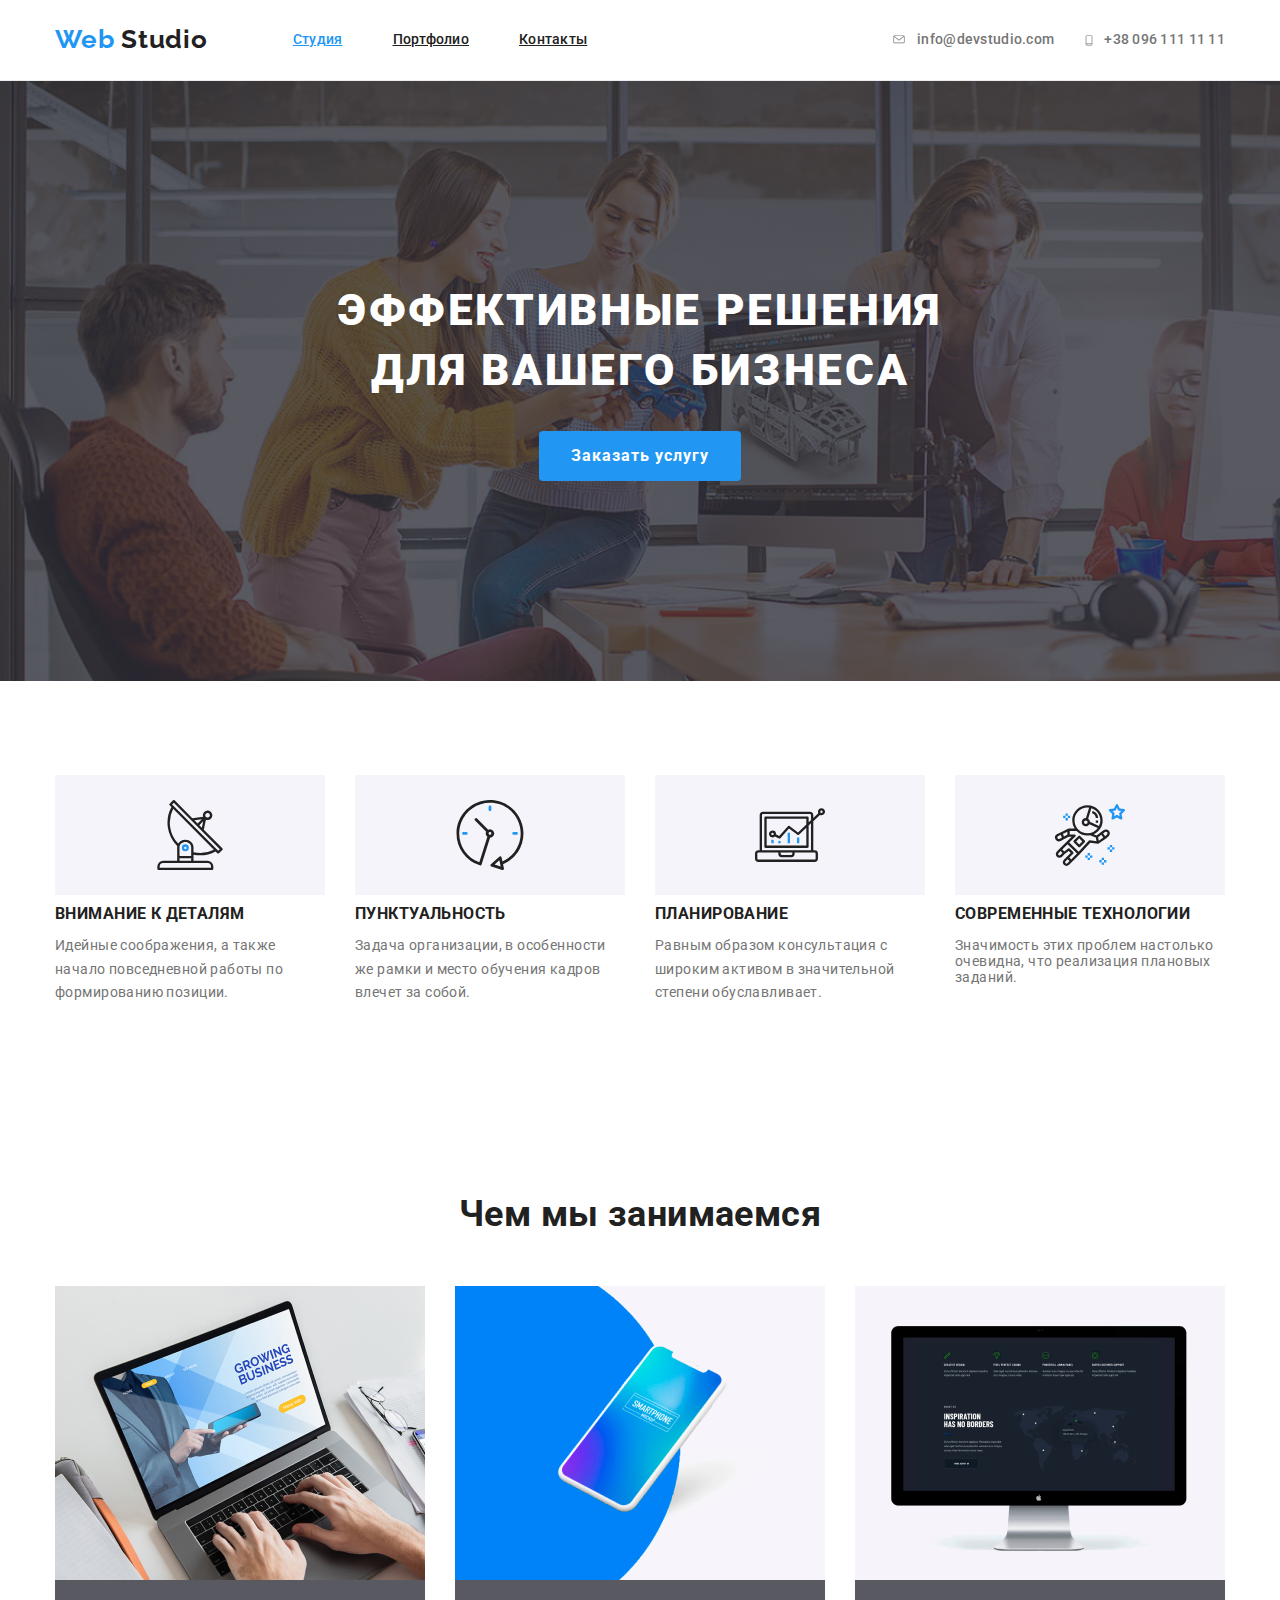
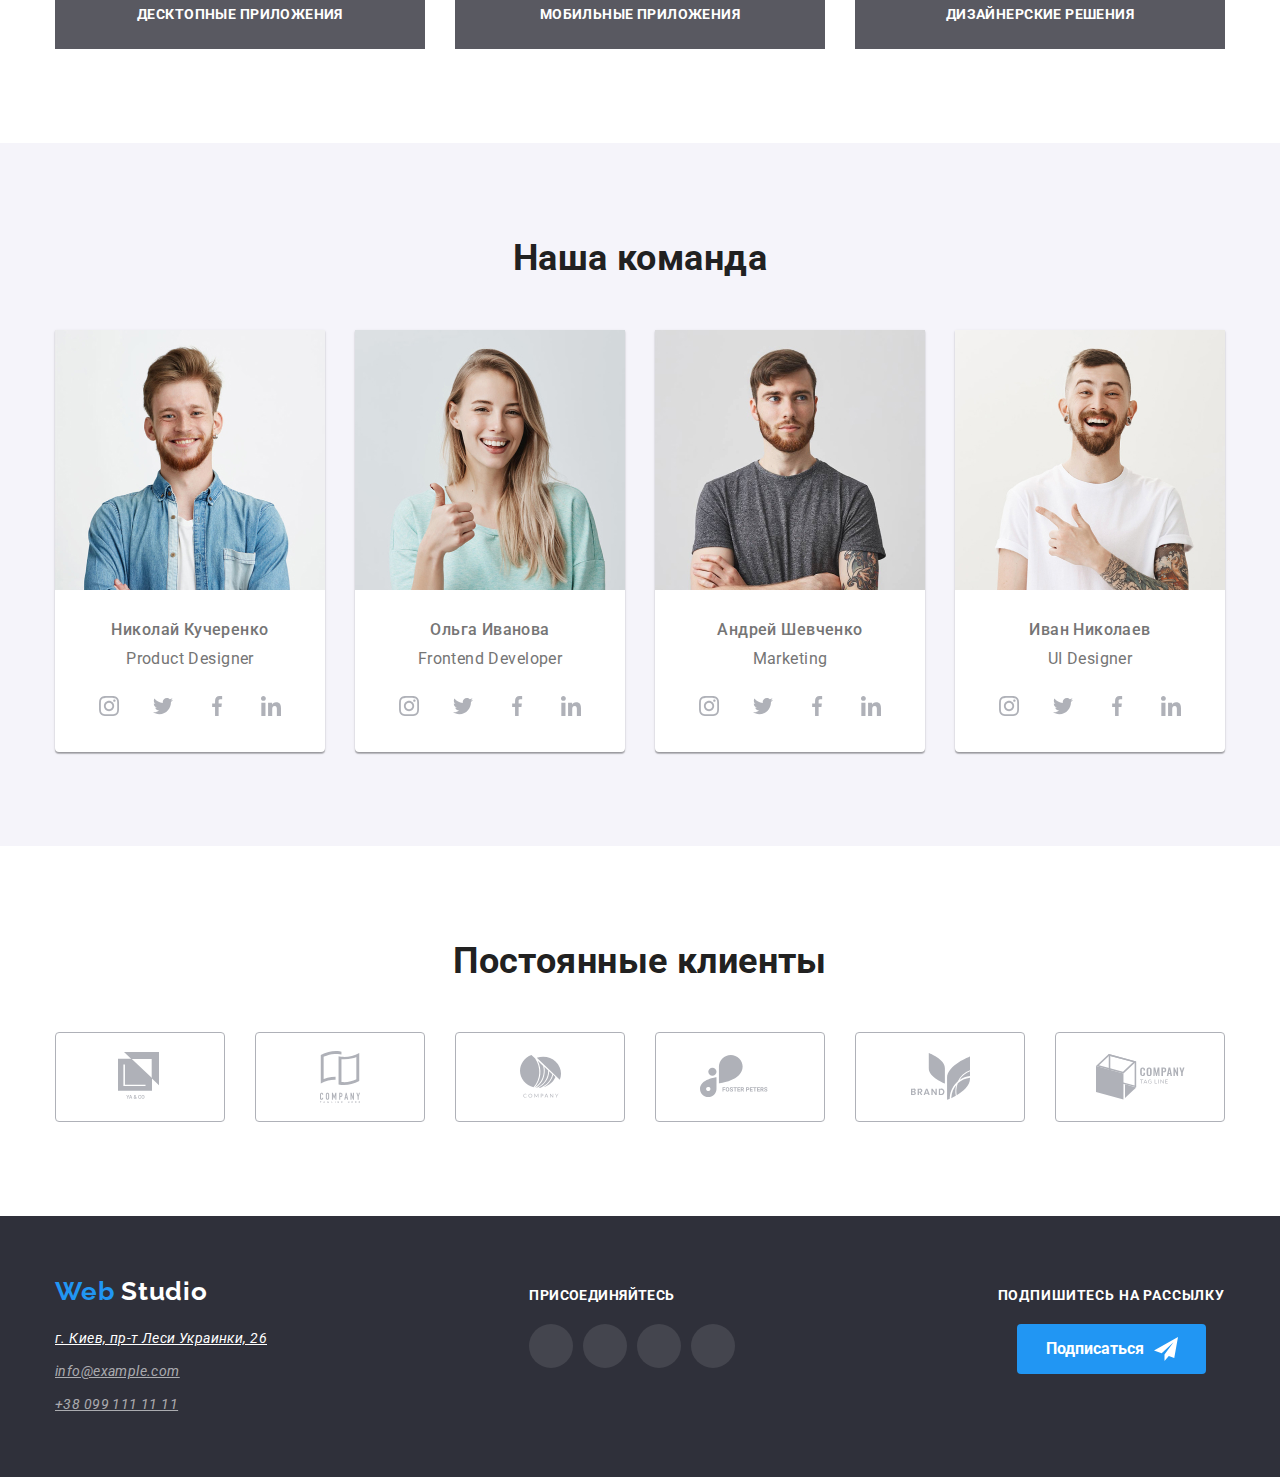
==== index.html @ a4f873fd "заменяет иконки на векторные в секции особенности работы" ====
<!DOCTYPE html>
<html lang="ru">
  <head>
    <meta charset="UTF-8" />
    <meta name="viewport" content="width=device-width, initial-scale=1.0" />
    <title>Web Studio</title>
    <link
      href="https://fonts.googleapis.com/css2?family=Raleway:wght@700&family=Roboto:wght@400;500;900&display=swap"
      rel="stylesheet"
    />
    <link
      rel="stylesheet"
      href="https://cdnjs.cloudflare.com/ajax/libs/modern-normalize/0.7.0/modern-normalize.min.css"
    />
    <link rel="stylesheet" href="./css/style.css" />
  </head>
  <body>
    <!--Header-->
    <header class="page-header">
      <div class="container main-nav">
        <nav class="nav">
          <a class="logo" href="./index.html">
            Web <span class="logo__studio">Studio</span>
          </a>
          <ul class="site-nav list">
            <li class="site-nav__item">
              <a
                class="site-nav__link site-nav__link--current"
                href="./index.html"
                >Студия</a
              >
            </li>
            <li class="site-nav__item">
              <a class="site-nav__link" href="./portfolio.html">Портфолио</a>
            </li>
            <li class="site-nav__item">
              <a class="site-nav__link" href="">Контакты</a>
            </li>
          </ul>
        </nav>
        <ul class="auth-nav list">
          <li class="auth-nav__item">
            <a class="auth-nav__link" href="mailto:info@devstudio.com">
              <svg class="auth-nav__link--icon auth-nav__link--mail">
                <use href="../img/symbol-defs.svg#icon-mail"></use>
              </svg>

              info@devstudio.com
            </a>
          </li>
          <li class="auth-nav__item">
            <a class="auth-nav__link" href="tel:+380961111111">
              <svg class="auth-nav__link--icon auth-nav__link--phone">
                <use href="../img/symbol-defs.svg#icon-phone"></use>
              </svg>
              +38 096 111 11 11
            </a>
          </li>
        </ul>
      </div>
    </header>
    <main>
      <!--Hero-->
      <section class="hero-section">
        <div class="container hero">
          <h1 class="hero__title">Эффективные решения для вашего бизнеса</h1>
          <a href="" class="hero__button">Заказать услугу</a>
        </div>
      </section>

      <!--work-->
      <section class="work-section">
        <div class="container">
          <h2 class="title main visually-hidden">Особенность работы</h2>
          <ul class="work list">
            <li class="work__item">
              <div class="work__item--icon">
                <svg class="work__item--sputnik">
                  <use href="../img/symbol-defs.svg#icon-sputnik"></use>
                </svg>
              </div>
              <h3 class="work__title">Внимание к деталям</h3>
              <p class="work__text">
                Идейные соображения, а также начало повседневной работы по
                формированию позиции.
              </p>
            </li>
            <li class="work__item">
              <div class="work__item--icon">
                <svg class="work__item--time">
                  <use href="../img/symbol-defs.svg#icon-time"></use>
                </svg>
              </div>
              <h3 class="work__title">Пунктуальность</h3>
              <p class="work__text">
                Задача организации, в особенности же рамки и место обучения
                кадров влечет за собой.
              </p>
            </li>
            <li class="work__item">
              <div class="work__item--icon">
                <svg class="work__item--comp">
                  <use href="../img/symbol-defs.svg#icon-comp"></use>
                </svg>
              </div>
              <h3 class="work__title">Планирование</h3>
              <p class="work__text">
                Равным образом консультация с широким активом в значительной
                степени обуславливает.
              </p>
            </li>
            <li class="work__item">
              <div class="work__item--icon">
                <svg class="work__item--astronaut">
                  <use href="../img/symbol-defs.svg#icon-astronaut"></use>
                </svg>
              </div>
              <h3 class="work__title">Современные технологии</h3>
              <p>
                Значимость этих проблем настолько очевидна, что реализация
                плановых заданий.
              </p>
            </li>
          </ul>
        </div>
      </section>
      <!--Employment-->
      <section class="employment-section">
        <div class="container">
          <h2 class="employment__title">Чем мы занимаемся</h2>
          <ul class="employment list">
            <li class="employment__item">
              <img
                src="./img/desctop-application.jpg"
                alt="Десктопные приложения"
                width="370"
              />
              <p class="employment__text">Десктопные приложения</p>
            </li>
            <li class="employment__item">
              <img
                src="./img/mobile-applications.jpg"
                alt="Мобильные приложения"
                width="370"
              />
              <p class="employment__text">Мобильные приложения</p>
            </li>
            <li class="employment__item">
              <img
                src="./img/design-solutions.jpg"
                alt="Дизайнерские решения"
                width="370"
              />
              <p class="employment__text">Дизайнерские решения</p>
            </li>
          </ul>
        </div>
      </section>
      <!--Team-->
      <section class="team-section">
        <div class="container">
          <h2 class="team__title">Наша команда</h2>
          <ul class="team list">
            <li class="team__item">
              <img src="./img/kucherenko.jpg" alt="Курченко" width="270" />
              <h3 class="team__name">Николай Кучеренко</h3>
              <p class="team__text">Product Designer</p>
              <ul class="list team-social">
                <li>
                  <a
                    class="team-social__link team-social__link--instagram"
                    href=""
                  >
                  </a>
                </li>
                <li>
                  <a
                    class="team-social__link team-social__link--twitter"
                    href=""
                  >
                  </a>
                </li>
                <li>
                  <a
                    class="team-social__link team-social__link--facebook"
                    href=""
                  >
                  </a>
                </li>
                <li>
                  <a
                    class="team-social__link team-social__link--linkedin"
                    href=""
                  >
                  </a>
                </li>
              </ul>
            </li>
            <li class="team__item">
              <img src="./img/ivanova.jpg" alt="Иванова" width="270" />
              <h3 class="team__name">Ольга Иванова</h3>
              <p class="team__text">Frontend Developer</p>
              <ul class="list team-social">
                <li>
                  <a
                    class="team-social__link team-social__link--instagram"
                    href=""
                  >
                  </a>
                </li>
                <li>
                  <a
                    class="team-social__link team-social__link--twitter"
                    href=""
                  >
                  </a>
                </li>
                <li>
                  <a
                    class="team-social__link team-social__link--facebook"
                    href=""
                  >
                  </a>
                </li>
                <li>
                  <a
                    class="team-social__link team-social__link--linkedin"
                    href=""
                  >
                  </a>
                </li>
              </ul>
            </li>
            <li class="team__item">
              <img src="./img/shevchenko.jpg" alt="Шевченко" width="270" />
              <h3 class="team__name">Андрей Шевченко</h3>
              <p class="team__text">Marketing</p>
              <ul class="list team-social">
                <li>
                  <a
                    class="team-social__link team-social__link--instagram"
                    href=""
                  >
                  </a>
                </li>
                <li>
                  <a
                    class="team-social__link team-social__link--twitter"
                    href=""
                  >
                  </a>
                </li>
                <li>
                  <a
                    class="team-social__link team-social__link--facebook"
                    href=""
                  >
                  </a>
                </li>
                <li>
                  <a
                    class="team-social__link team-social__link--linkedin"
                    href=""
                  >
                  </a>
                </li>
              </ul>
            </li>
            <li class="team__item">
              <img src="./img/nikolaev.jpg" alt="Николаев" width="270" />
              <h3 class="team__name">Иван Николаев</h3>
              <p class="team__text">UI Designer</p>
              <ul class="list team-social">
                <li>
                  <a
                    class="team-social__link team-social__link--instagram"
                    href=""
                  >
                  </a>
                </li>
                <li>
                  <a
                    class="team-social__link team-social__link--twitter"
                    href=""
                  >
                  </a>
                </li>
                <li>
                  <a
                    class="team-social__link team-social__link--facebook"
                    href=""
                  >
                  </a>
                </li>
                <li>
                  <a
                    class="team-social__link team-social__link--linkedin"
                    href=""
                  >
                  </a>
                </li>
              </ul>
            </li>
          </ul>
        </div>
      </section>
      <!--Clients-->
      <section class="clients-section">
        <div class="container">
          <h2 class="clients__title">Постоянные клиенты</h2>
          <ul class="clients list">
            <li class="clients__item">
              <a href="">
                <img src="./img/client-1.svg" alt="Клиент 1" />
              </a>
            </li>
            <li class="clients__item">
              <a href="">
                <img src="./img/client-2.svg" alt="Клиент 2" />
              </a>
            </li>
            <li class="clients__item">
              <a href="">
                <img src="./img/client-3.svg" alt="Клиент 3" />
              </a>
            </li>
            <li class="clients__item">
              <a href="">
                <img src="./img/client-4.svg" alt="Клиент 4" />
              </a>
            </li>
            <li class="clients__item">
              <a href="">
                <img src="./img/client-5.svg" alt="Клиент 5" />
              </a>
            </li>
            <li class="clients__item">
              <a href="">
                <img src="./img/client-6.svg" alt="Клиент 6" />
              </a>
            </li>
          </ul>
        </div>
      </section>
    </main>
    <!--Footer-->
    <footer class="footer">
      <div class="container footer__container">
        <div>
          <a class="logo footer__logo" href="./index.html">
            Web <span class="footer__studio">Studio</span>
          </a>
          <address>
            <ul class="list contact">
              <li class="contact__item">
                <a class="contact__item--address" href=""
                  >г. Киев, пр-т Леси Украинки, 26</a
                >
              </li>
              <li class="contact__item">
                <a class="contact__item--mail" href="mailto:info@example.com"
                  >info@example.com</a
                >
              </li>
              <li class="contact__item">
                <a class="contact__item--phone" href="tel:+380991111111"
                  >+38 099 111 11 11</a
                >
              </li>
            </ul>
          </address>
        </div>
        <div class="join">
          <p class="join__title">присоединяйтесь</p>
          <ul class="list join__social">
            <li class="join__item">
              <a class="join__link join__social--instagram" href=""> </a>
            </li>
            <li class="join__item">
              <a class="join__link join__social--twitter" href=""> </a>
            </li>
            <li class="join__item">
              <a class="join__link join__social--facebook" href=""> </a>
            </li>
            <li class="join__item">
              <a class="join__link join__social--linkedin" href=""> </a>
            </li>
          </ul>
        </div>
        <div class="subscribe">
          <p class="subscribe__title">
            Подпишитесь на рассылку
          </p>
          <button class="subscribe__button">
            <p class="subscribe__label">Подписаться</p>
            <img src="./img/icon-send.svg" alt="Иконка подписаться" />
          </button>
        </div>
      </div>
    </footer>
  </body>
</html>
---- css/style.css ----
:root {
  --primery-text-color: #757575;
  --title-text-color: #212121;
  --accent-text-color: #2196f3;
  --white-color: #ffffff;
  --bg-text-color: rgba(47, 48, 58, 0.8);
  --bg-footer-color: #2f303a;
  --bg-team-color: #f5f4fa;
  --address-text-color: rgba(255, 255, 255, 0.6);
  --background-social: rgba(255, 255, 255, 0.1);
  --cards-bg-color: rgba(33, 150, 243, 0.9);
  --filter-bg-color: #f5f4fa;
}

body {
  background-color: var(--white-color);
  color: var(--primery-text-color);

  font-family: Roboto;
  font-size: 14px;
  line-height: 1.14;
  letter-spacing: 0.03em;
}

img {
  display: block;
  max-width: 100%;
  height: auto;
}

.list {
  list-style: none;
  margin-top: 0;
  margin-bottom: 0;
  padding: 0;
}

.container {
  width: 1200px;
  padding-left: 15px;
  padding-right: 15px;
  margin-left: auto;
  margin-right: auto;
}

.visually-hidden {
  position: absolute;
  width: 1px;
  height: 1px;
  margin: -1px;
  border: 0;
  padding: 0;
  white-space: nowrap;
  clip-path: inset(100%);
  clip: rect(0 0 0 0);
  overflow: hidden;
}

.main-nav {
  display: flex;
  align-items: center;
}

.nav {
  display: flex;
  align-items: center;
}

/* Header */

.page-header {
  border-bottom: 1px solid #ececec;
}

/* Site nav */

.logo {
  margin-right: 85px;

  color: var(--accent-text-color);
  font-family: Raleway;
  font-weight: 700;
  font-size: 26px;
  line-height: 1.2;
  letter-spacing: 0.03em;
  text-decoration: none;
}

.logo__studio {
  color: var(--title-text-color);
}

.site-nav {
  display: flex;
}

.site-nav__item:not(:last-child) {
  margin-right: 50px;
}

.site-nav__link {
  display: block;
  padding-top: 32px;
  padding-bottom: 32px;

  color: var(--title-text-color);
  font-weight: 500;
  letter-spacing: 0.02em;
}

.site-nav__link:hover,
.site-nav__link:focus {
  color: var(--accent-text-color);
}

.site-nav__link--current {
  color: var(--accent-text-color);
}

/* Sing in */

.auth-nav {
  display: flex;
  margin-left: auto;
}

.auth-nav__item:not(:last-child) {
  margin-right: 30px;
}

.auth-nav__link--icon {
  margin-right: 10px;
  --color2: var(--primery-text-color);
}

.auth-nav__link--mail {
  width: 16px;
  height: 11.2px;
}

.auth-nav__link--phone {
  width: 10px;
  height: 14.94px;
}

.auth-nav__link {
  display: flex;
  align-items: center;
  color: var(--primery-text-color);

  font-weight: 500;
  letter-spacing: 0.02em;
  text-decoration: none;
}

.auth-nav__link:hover,
.auth-nav__link:focus {
  color: var(--accent-text-color);
}

.auth-nav__link:hover .auth-nav__link--icon,
.auth-nav__link:focus .auth-nav__link--icon {
  --color2: var(--accent-text-color);
  --color5: var(--accent-text-color);
}

/* Hero */

.hero-section {
  max-width: 1600px;
  height: 600px;
  background-image: linear-gradient(var(--bg-text-color), var(--bg-text-color)),
    url('../img/header-img.jpg');
}

.hero {
  text-align: center;
  padding-top: 200px;
  padding-bottom: 200px;
}

.hero__title {
  margin-top: 0;
  margin-bottom: 30px;
  color: var(--white-color);
  max-width: 696px;
  margin-left: auto;
  margin-right: auto;

  font-weight: 900;
  font-size: 44px;
  line-height: 1.36;
  letter-spacing: 0.06em;
  text-transform: uppercase;
}

.hero__button {
  display: inline-block;
  padding: 10px 32px;
  font-weight: 700;
  font-size: 16px;
  line-height: 1.87;
  letter-spacing: 0.06em;
  text-decoration: none;
  align-items: center;
  min-width: 200px;
  border-radius: 4px;
  border-width: 0;
  text-align: center;
  color: var(--white-color);
  background-color: var(--accent-text-color);

  font-family: Roboto;
}

/* Work */

.work-section {
  padding-top: 94px;
  padding-bottom: 94px;
}

.work__item--icon {
  display: flex;
  align-items: center;
  justify-content: center;
  margin-bottom: 10px;
  background-color: var(--bg-team-color);
  height: 120px;
}

.work__item--sputnik {
  height: 70px;
}

.work__item--time {
  height: 70px;
}

.work__item--comp {
  width: 70px;
}

.work__item--astronaut {
  height: 70px;
}

.work__item {
  width: calc((100% - 90px) / 4);
}

.work {
  display: flex;
}

.work__item:not(:last-child) {
  margin-right: 30px;
}

.work__text {
  margin-top: 0;
  margin-bottom: 0;
  line-height: 1.71;
}

.work__title {
  margin-top: 0;
  margin-bottom: 10px;
  color: var(--title-text-color);

  font-weight: 700;
  text-transform: uppercase;
}

.title.main {
  margin-top: 0;
  margin-bottom: 50px;
  text-align: center;
}

/* employment */

.employment-section {
  padding-top: 94px;
  margin-bottom: 94px;
}

.employment__title {
  margin-top: 0px;
  margin-bottom: 50px;
  color: var(--title-text-color);

  font-weight: 700;
  font-size: 36px;
  line-height: 1.17;
  text-align: center;
}

.employment {
  display: flex;
}

.employment__item {
  width: calc((100% - 60px) / 3);
}

.employment__text {
  padding-top: 27px;
  padding-bottom: 27px;
  margin-top: 0;
  margin-bottom: 0;
  text-align: center;

  color: var(--white-color);
  background-color: var(--bg-text-color);

  font-weight: 700;
  text-transform: uppercase;
}

.employment__item:not(:last-child) {
  margin-right: 30px;
}

/* Team */

.team-section {
  padding-top: 94px;
  padding-bottom: 94px;

  background-color: var(--bg-team-color);
}

.team__title {
  margin-top: 0;
  margin-bottom: 50px;
  color: var(--title-text-color);

  font-weight: 700;
  font-size: 36px;
  line-height: 1.17;
  text-align: center;
}

.team {
  display: flex;
}

.team__item {
  padding-bottom: 24px;
  width: calc((100% - 90px) / 4);
  background-color: white;
  box-shadow: 0px 1px 3px rgba(0, 0, 0, 0.12), 0px 1px 1px rgba(0, 0, 0, 0.14),
    0px 2px 1px rgba(0, 0, 0, 0.2);
  border-radius: 0px 0px 4px 4px;
}

.team__item:not(:last-child) {
  margin-right: 30px;
}

.team__name {
  margin-top: 30px;
  margin-bottom: 10px;
  font-weight: 500;
  font-size: 16px;
  line-height: 1.19;
  text-align: center;
}

.team-social {
  margin-left: 32px;
  margin-right: 32px;
  display: flex;
  justify-content: space-between;
}

.team-social__link {
  display: block;
  width: 44px;
  height: 44px;
  border-radius: 50%;
  background-repeat: no-repeat;
  background-position: center;
}

.team-social__link:hover {
  background-color: var(--accent-text-color);
}

.team-social__link--instagram {
  background-image: url('../img/instagram.svg');
}

.team-social__link--twitter {
  background-image: url('../img/twitter.svg');
}

.team-social__link--facebook {
  background-image: url('../img/facebook.svg');
}

.team-social__link--linkedin {
  background-image: url('../img/linkedin.svg');
}

.team__text {
  margin-top: 0;
  margin-bottom: 16px;
  font-size: 16px;
  line-height: 1.19;
  text-align: center;
}

/* Clients */

.clients-section {
  padding-bottom: 94px;
  padding-top: 94px;
}

.clients {
  display: flex;
}

.clients__item:not(:last-child) {
  margin-right: 30px;
}

.clients__item {
  display: flex;
  justify-content: center;
  align-items: center;
  border: 1px solid #afb1b8;
  border-radius: 4px;
  width: calc((100% - 50px) / 6);
  min-height: 90px;
}

.clients__title {
  margin-top: 0px;
  margin-bottom: 50px;
  color: var(--title-text-color);

  font-weight: 700;
  font-size: 36px;
  line-height: 1.17;
  text-align: center;
}

.clients__item:hover {
  color: var(--accent-text-color);
  border-color: var(--accent-text-color);
}

/* .clients__item:last-child {
  margin-right: 0;
} */

/* Footer */
.footer {
  padding-top: 60px;
  padding-bottom: 60px;
  background-color: var(--bg-footer-color);
}

.footer__container {
  display: flex;
  align-items: baseline;
  justify-content: space-between;
}

/* Footer Logo */

.footer__logo {
  display: block;
  margin-bottom: 20px;
  margin-right: 0;
}

.footer__studio {
  color: var(--white-color);
}

/* Contact */

.contact__item {
  line-height: 1.71;
}

.contact__item--mail,
.contact__item--phone {
  color: var(--address-text-color);
}

.contact__item--address {
  color: var(--white-color);
}

.contact__item:not(:last-child) {
  margin-bottom: 9px;
}

/* Join */

.join__title {
  margin-bottom: 20px;
  margin-top: 0;

  color: var(--white-color);

  font-weight: 700;
  text-transform: uppercase;
}

.join__social {
  display: flex;
  justify-content: space-between;
}

.join__item:not(:last-child) {
  margin-right: 10px;
}

.join__link {
  display: block;
  width: 44px;
  height: 44px;
  border-radius: 50%;
  background-color: var(--background-social);
  background-repeat: no-repeat;
  background-position: center;
}

.join__link:hover {
  background-color: var(--accent-text-color);
}

.join__social--instagram {
  background-image: url('../img/instagram-2.svg');
}

.join__social--twitter {
  background-image: url('../img/twitter-1.svg');
}

.join__social--facebook {
  background-image: url('../img/facebook-1.svg');
}

.join__social--linkedin {
  background-image: url('../img/linkedin-1.svg');
}

/* Subscribe */

.subscribe {
  color: var(--white-color);
  font-weight: 700;
  text-align: center;
  letter-spacing: 0.06em;
  text-transform: uppercase;
}

.subscribe__title {
  margin-top: 0;
  margin-bottom: 20px;
}

.subscribe__button {
  display: inline-flex;
  padding-top: 10px;
  padding-bottom: 10px;
  padding-left: 29px;
  padding-right: 28px;
  border-radius: 4px;
  border-width: 0;
  align-items: center;
  font-weight: 700;
  font-size: 16px;
  line-height: 1.87;
  color: var(--white-color);
  background-color: var(--accent-text-color);
}

.subscribe__label {
  margin-top: 0;
  margin-bottom: 0;
  margin-right: 10px;
}

/* Portfolio */

/* Main */

.page-main {
  padding-top: 94px;
  margin-bottom: 94px;
}

/* Filter */

.filter {
  display: flex;
  justify-content: center;
  margin-bottom: 50px;
}

.filter__item:not(:last-child) {
  margin-right: 8px;
}

.filter__button {
  padding-top: 6px;
  padding-bottom: 6px;
  padding-left: 22px;
  padding-right: 22px;
  color: var(--title-text-color);
  background-color: var(--filter-bg-color);
  border-width: 0;
  border-radius: 4px;
  font-weight: 500;
  font-size: 16px;
  line-height: 1.62;
  text-align: center;
}

.filter__button:hover,
.filter__button:focus {
  color: var(--white-color);
  background-color: var(--accent-text-color);
}

/* Cards */

.cards {
  display: flex;
  flex-wrap: wrap;
}

.cards__item {
  width: calc((100% - 60px) / 3);
  margin-right: 30px;
  margin-bottom: 30px;
  padding-bottom: 20px;
  border: 1px solid #eeeeee;
  box-sizing: border-box;
  text-decoration: none;
}

.cards__item:nth-child(3n) {
  margin-right: 0;
}

.cards__item:nth-last-child(-n + 3) {
  margin-bottom: 0;
}

.cards__image {
  margin-bottom: 20px;
}

.cards__link {
  text-decoration: none;
}

.cards__title {
  margin-top: 0;
  margin-bottom: 4px;
  margin-left: 24px;
  margin-right: 24px;
  color: var(--title-text-color);

  font-weight: 700;
  font-size: 18px;
  line-height: 2;
  letter-spacing: 0.06em;
}

.cards__description {
  display: none;
  margin-top: 0;
  margin-bottom: 0;
  margin-left: 24px;
  margin-right: 24px;
  color: var(--white-color);
  background-color: var(--cards-bg-color);

  font-size: 18px;
  line-height: 1.56;
}

.cards__category {
  margin-top: 0;
  margin-bottom: 0;
  margin-left: 24px;
  margin-right: 24px;
  color: var(--primery-text-color);
  font-size: 16px;
  line-height: 1.87;
}
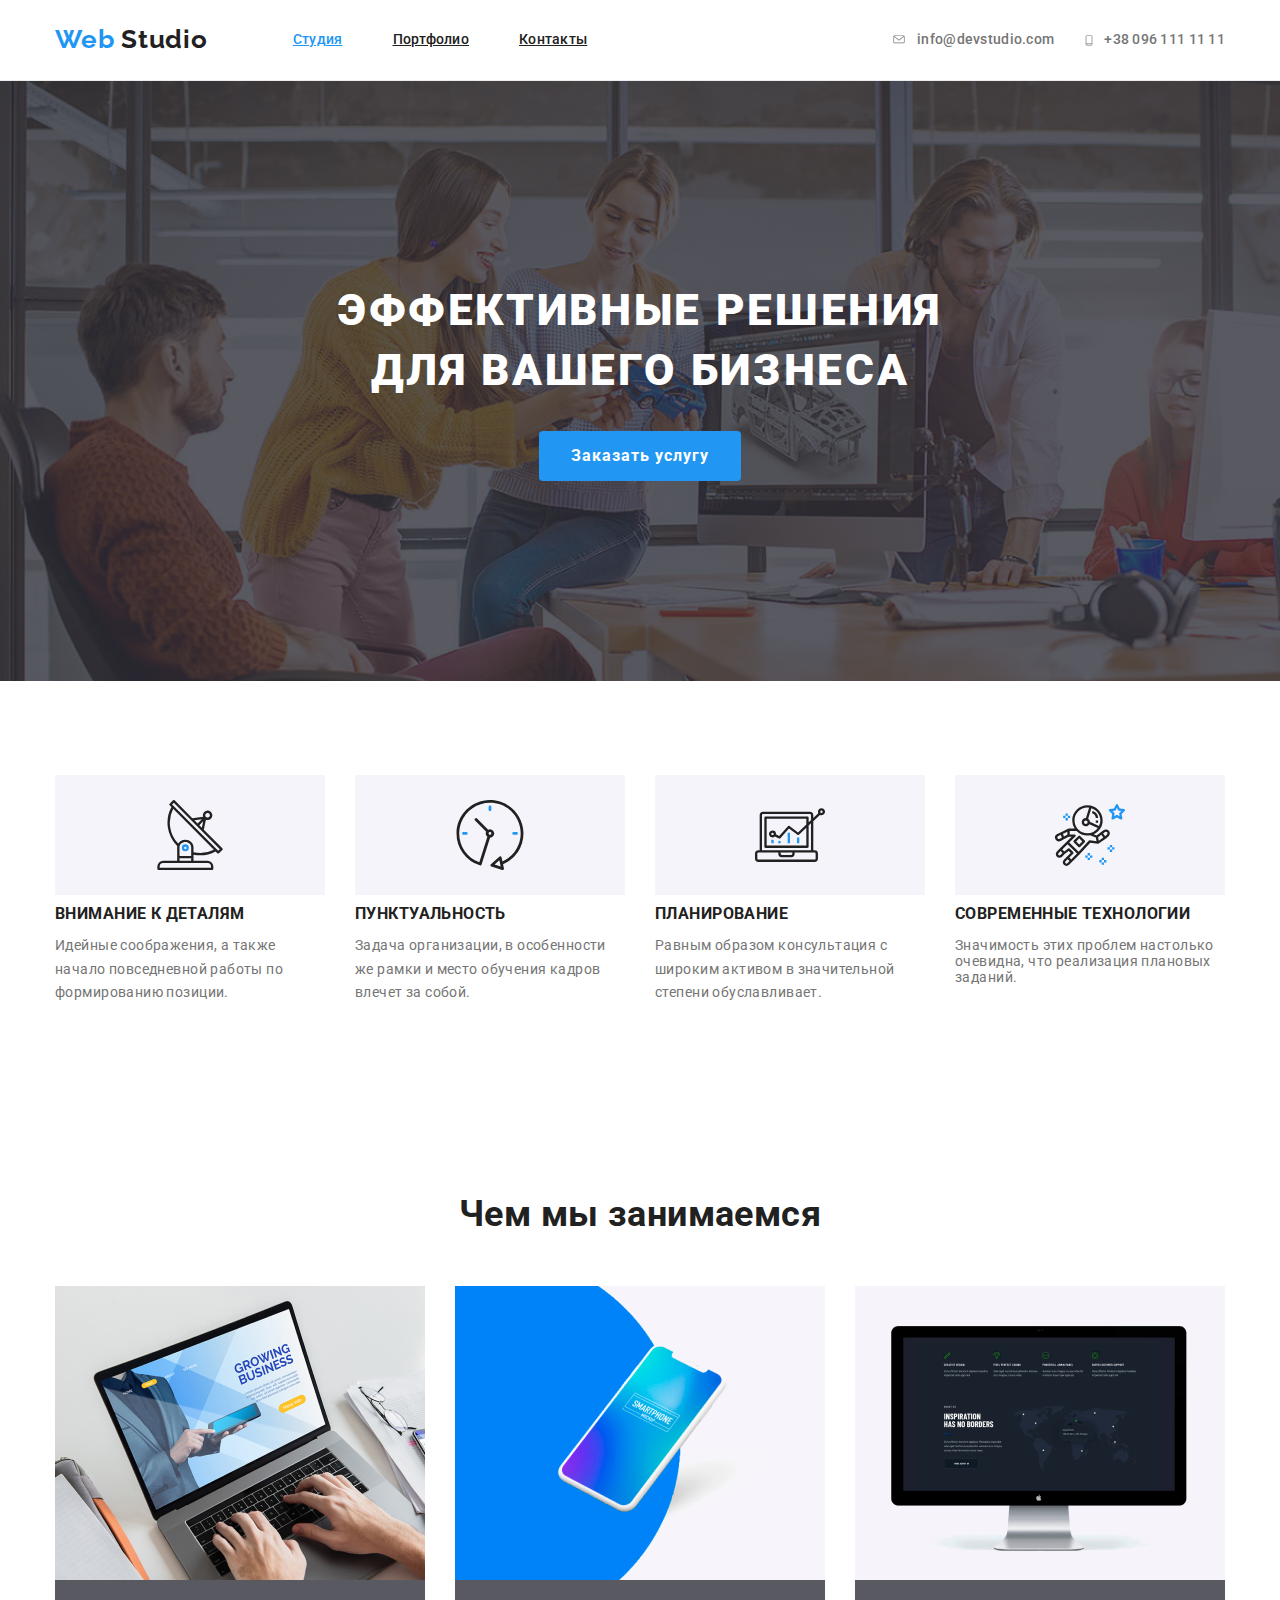
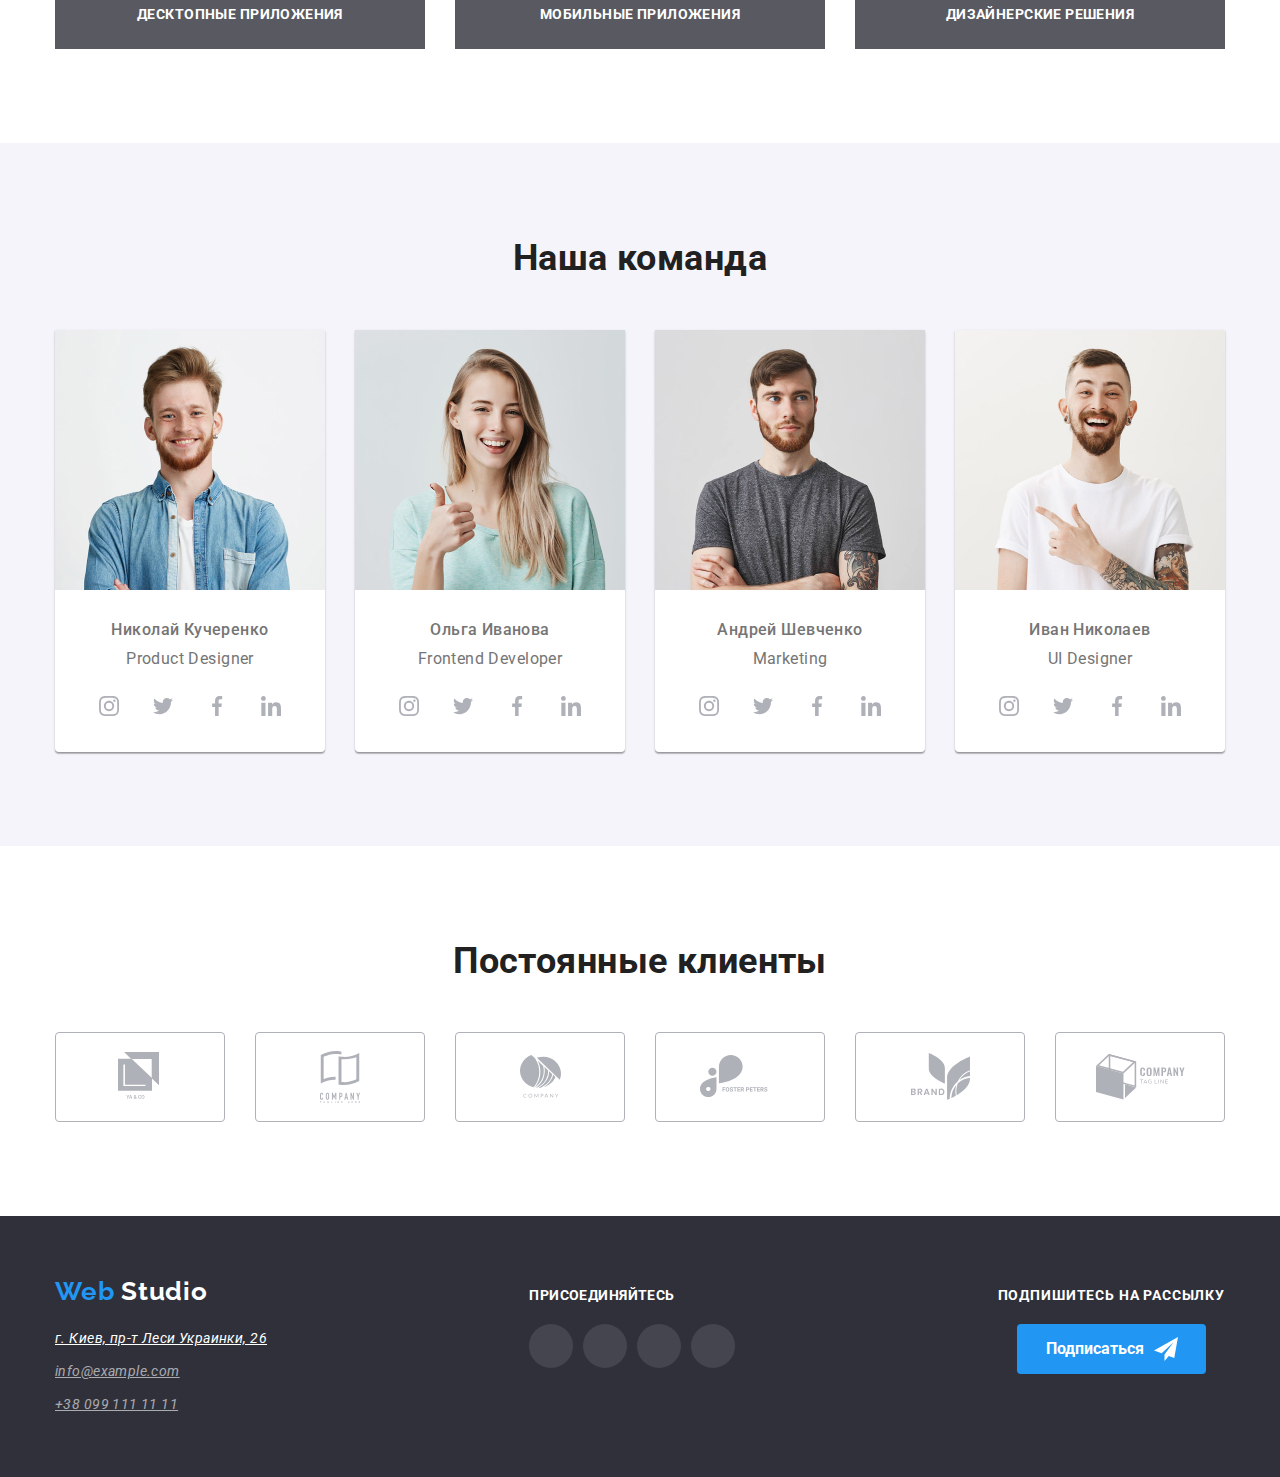
==== commit 564df901: "оформляет иконки через inline svg в секции команда" ====
--- a/index.html
+++ b/index.html
@@ -167,31 +167,31 @@
               <p class="team__text">Product Designer</p>
               <ul class="list team-social">
                 <li>
-                  <a
-                    class="team-social__link team-social__link--instagram"
-                    href=""
-                  >
-                  </a>
-                </li>
-                <li>
-                  <a
-                    class="team-social__link team-social__link--twitter"
-                    href=""
-                  >
-                  </a>
-                </li>
-                <li>
-                  <a
-                    class="team-social__link team-social__link--facebook"
-                    href=""
-                  >
-                  </a>
-                </li>
-                <li>
-                  <a
-                    class="team-social__link team-social__link--linkedin"
-                    href=""
-                  >
+                  <a class="team-social__link" href="">
+                    <svg class="team-social__link--instagram">
+                      <use href="../img/symbol-defs.svg#icon-instagram"></use>
+                    </svg>
+                  </a>
+                </li>
+                <li>
+                  <a class="team-social__link" href="">
+                    <svg class="team-social__link--twitter">
+                      <use href="../img/symbol-defs.svg#icon-twitter"></use>
+                    </svg>
+                  </a>
+                </li>
+                <li>
+                  <a class="team-social__link" href="">
+                    <svg class="team-social__link--facebook">
+                      <use href="../img/symbol-defs.svg#icon-facebook"></use>
+                    </svg>
+                  </a>
+                </li>
+                <li>
+                  <a class="team-social__link" href="">
+                    <svg class="team-social__link--linkedin">
+                      <use href="../img/symbol-defs.svg#icon-linkedin"></use>
+                    </svg>
                   </a>
                 </li>
               </ul>
@@ -202,31 +202,31 @@
               <p class="team__text">Frontend Developer</p>
               <ul class="list team-social">
                 <li>
-                  <a
-                    class="team-social__link team-social__link--instagram"
-                    href=""
-                  >
-                  </a>
-                </li>
-                <li>
-                  <a
-                    class="team-social__link team-social__link--twitter"
-                    href=""
-                  >
-                  </a>
-                </li>
-                <li>
-                  <a
-                    class="team-social__link team-social__link--facebook"
-                    href=""
-                  >
-                  </a>
-                </li>
-                <li>
-                  <a
-                    class="team-social__link team-social__link--linkedin"
-                    href=""
-                  >
+                  <a class="team-social__link" href="">
+                    <svg class="team-social__link--instagram">
+                      <use href="../img/symbol-defs.svg#icon-instagram"></use>
+                    </svg>
+                  </a>
+                </li>
+                <li>
+                  <a class="team-social__link" href="">
+                    <svg class="team-social__link--twitter">
+                      <use href="../img/symbol-defs.svg#icon-twitter"></use>
+                    </svg>
+                  </a>
+                </li>
+                <li>
+                  <a class="team-social__link" href="">
+                    <svg class="team-social__link--facebook">
+                      <use href="../img/symbol-defs.svg#icon-facebook"></use>
+                    </svg>
+                  </a>
+                </li>
+                <li>
+                  <a class="team-social__link" href="">
+                    <svg class="team-social__link--linkedin">
+                      <use href="../img/symbol-defs.svg#icon-linkedin"></use>
+                    </svg>
                   </a>
                 </li>
               </ul>
@@ -237,31 +237,31 @@
               <p class="team__text">Marketing</p>
               <ul class="list team-social">
                 <li>
-                  <a
-                    class="team-social__link team-social__link--instagram"
-                    href=""
-                  >
-                  </a>
-                </li>
-                <li>
-                  <a
-                    class="team-social__link team-social__link--twitter"
-                    href=""
-                  >
-                  </a>
-                </li>
-                <li>
-                  <a
-                    class="team-social__link team-social__link--facebook"
-                    href=""
-                  >
-                  </a>
-                </li>
-                <li>
-                  <a
-                    class="team-social__link team-social__link--linkedin"
-                    href=""
-                  >
+                  <a class="team-social__link" href="">
+                    <svg class="team-social__link--instagram">
+                      <use href="../img/symbol-defs.svg#icon-instagram"></use>
+                    </svg>
+                  </a>
+                </li>
+                <li>
+                  <a class="team-social__link" href="">
+                    <svg class="team-social__link--twitter">
+                      <use href="../img/symbol-defs.svg#icon-twitter"></use>
+                    </svg>
+                  </a>
+                </li>
+                <li>
+                  <a class="team-social__link" href="">
+                    <svg class="team-social__link--facebook">
+                      <use href="../img/symbol-defs.svg#icon-facebook"></use>
+                    </svg>
+                  </a>
+                </li>
+                <li>
+                  <a class="team-social__link" href="">
+                    <svg class="team-social__link--linkedin">
+                      <use href="../img/symbol-defs.svg#icon-linkedin"></use>
+                    </svg>
                   </a>
                 </li>
               </ul>
@@ -272,31 +272,31 @@
               <p class="team__text">UI Designer</p>
               <ul class="list team-social">
                 <li>
-                  <a
-                    class="team-social__link team-social__link--instagram"
-                    href=""
-                  >
-                  </a>
-                </li>
-                <li>
-                  <a
-                    class="team-social__link team-social__link--twitter"
-                    href=""
-                  >
-                  </a>
-                </li>
-                <li>
-                  <a
-                    class="team-social__link team-social__link--facebook"
-                    href=""
-                  >
-                  </a>
-                </li>
-                <li>
-                  <a
-                    class="team-social__link team-social__link--linkedin"
-                    href=""
-                  >
+                  <a class="team-social__link" href="">
+                    <svg class="team-social__link--instagram">
+                      <use href="../img/symbol-defs.svg#icon-instagram"></use>
+                    </svg>
+                  </a>
+                </li>
+                <li>
+                  <a class="team-social__link" href="">
+                    <svg class="team-social__link--twitter">
+                      <use href="../img/symbol-defs.svg#icon-twitter"></use>
+                    </svg>
+                  </a>
+                </li>
+                <li>
+                  <a class="team-social__link" href="">
+                    <svg class="team-social__link--facebook">
+                      <use href="../img/symbol-defs.svg#icon-facebook"></use>
+                    </svg>
+                  </a>
+                </li>
+                <li>
+                  <a class="team-social__link" href="">
+                    <svg class="team-social__link--linkedin">
+                      <use href="../img/symbol-defs.svg#icon-linkedin"></use>
+                    </svg>
                   </a>
                 </li>
               </ul>
--- a/css/style.css
+++ b/css/style.css
@@ -376,7 +376,9 @@
 }
 
 .team-social__link {
-  display: block;
+  display: flex;
+  justify-content: center;
+  align-items: center;
   width: 44px;
   height: 44px;
   border-radius: 50%;
@@ -386,22 +388,27 @@
 
 .team-social__link:hover {
   background-color: var(--accent-text-color);
+  --color1: white;
 }
 
 .team-social__link--instagram {
-  background-image: url('../img/instagram.svg');
+  width: 20px;
+  height: 20px;
 }
 
 .team-social__link--twitter {
-  background-image: url('../img/twitter.svg');
+  width: 20px;
+  height: 20px;
 }
 
 .team-social__link--facebook {
-  background-image: url('../img/facebook.svg');
+  width: 20px;
+  height: 20px;
 }
 
 .team-social__link--linkedin {
-  background-image: url('../img/linkedin.svg');
+  width: 20px;
+  height: 20px;
 }
 
 .team__text {
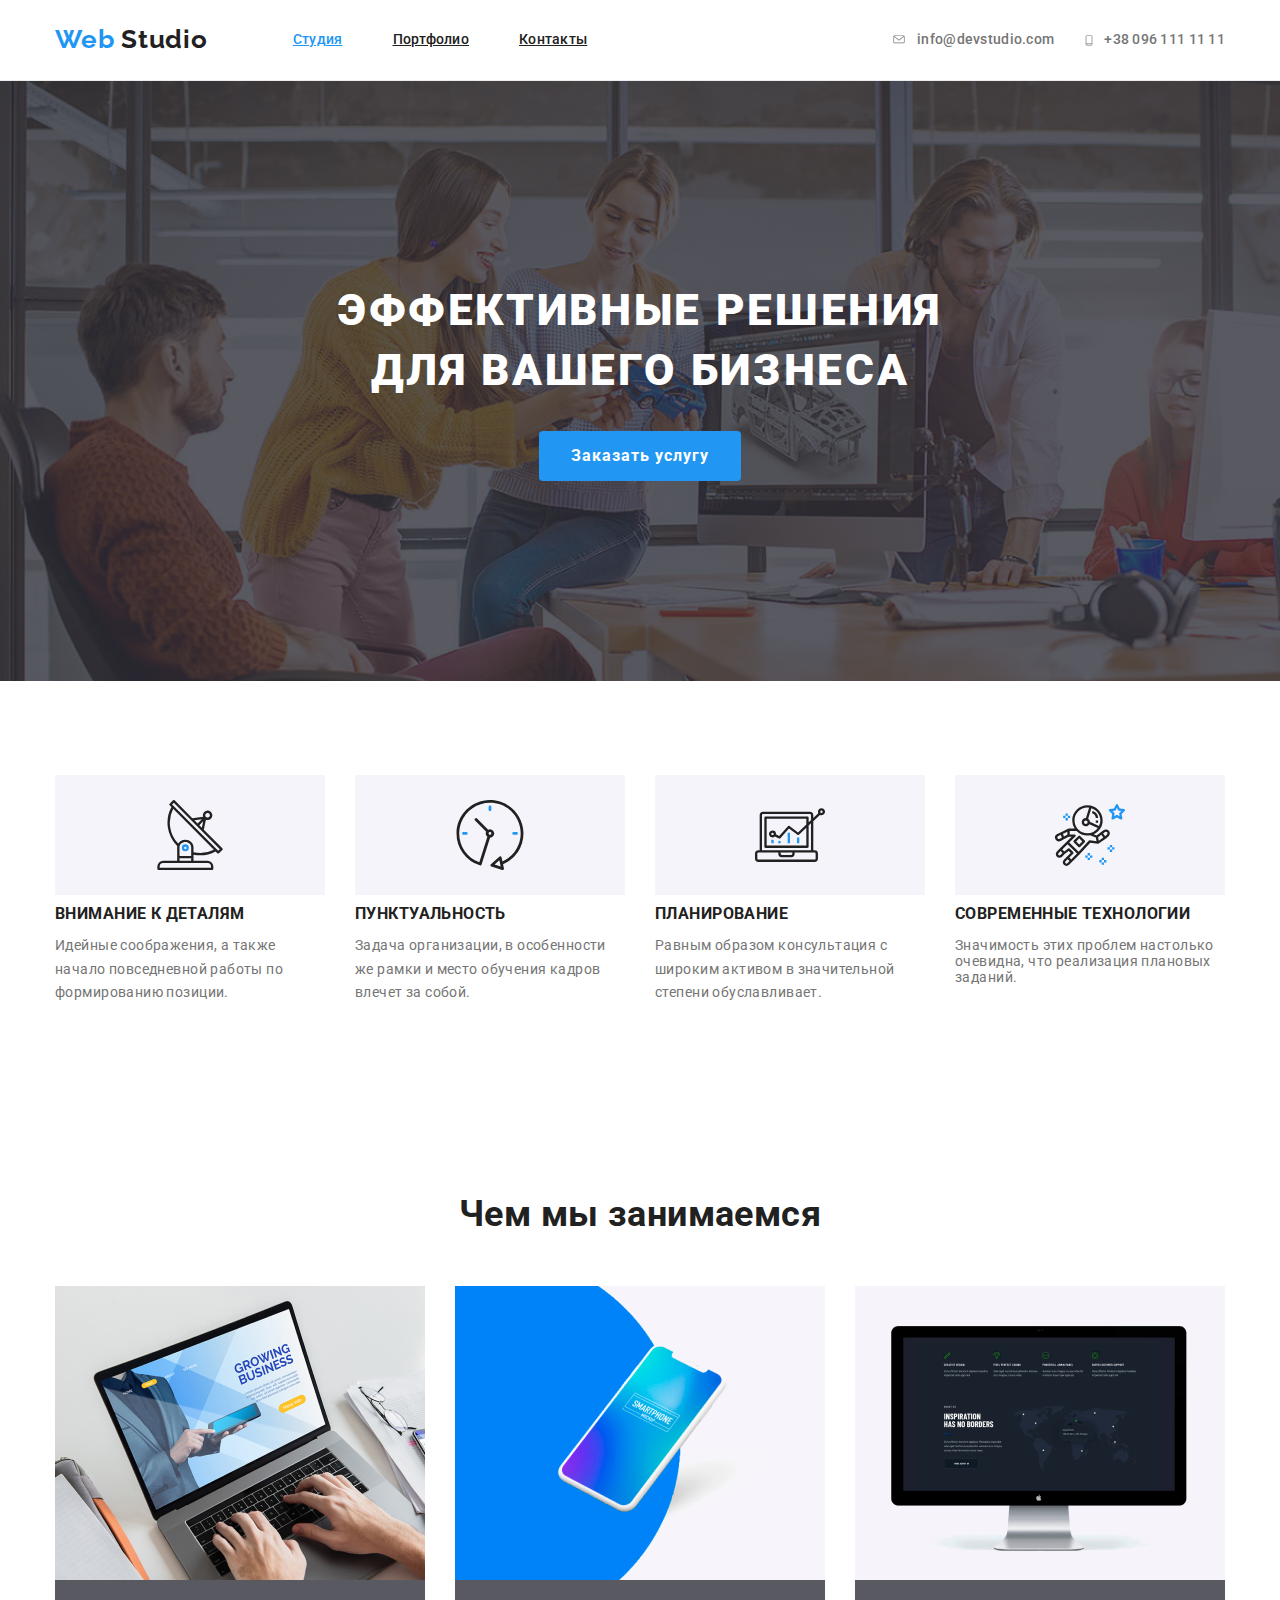
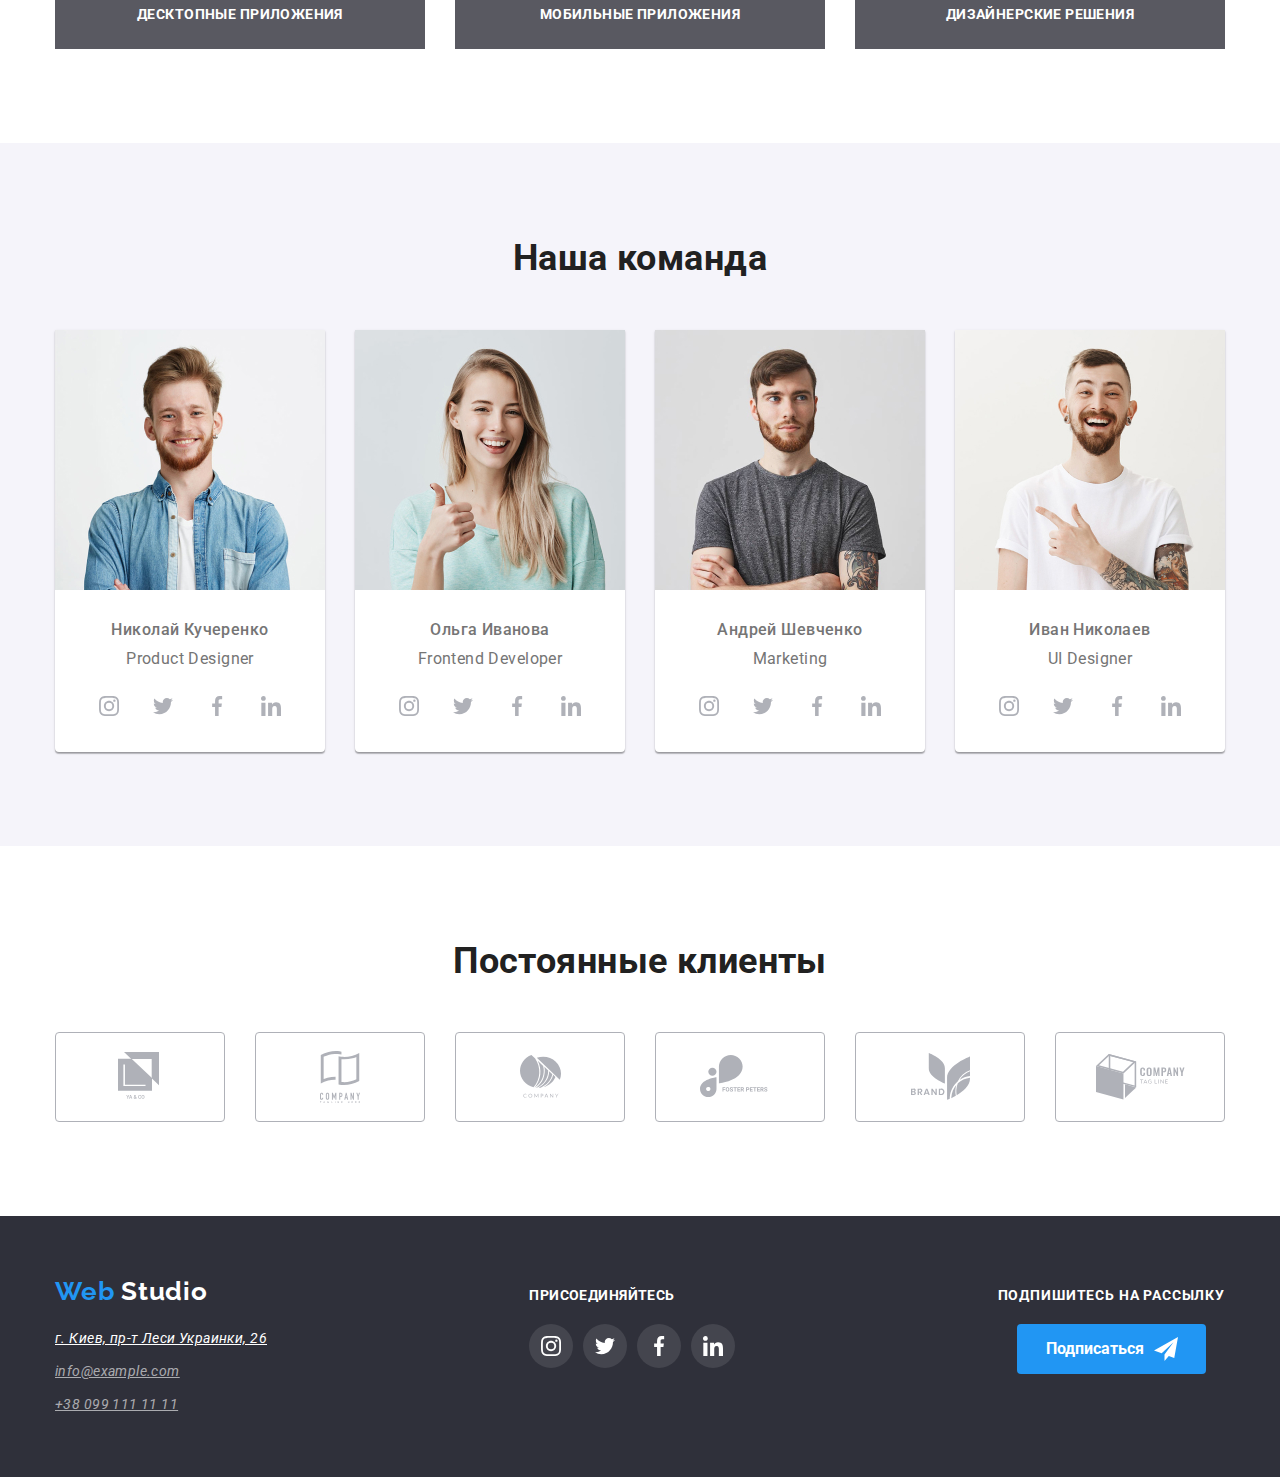
==== commit 660149fb: "оформляет иконки через inline svg в footer" ====
--- a/index.html
+++ b/index.html
@@ -168,28 +168,28 @@
               <ul class="list team-social">
                 <li>
                   <a class="team-social__link" href="">
-                    <svg class="team-social__link--instagram">
+                    <svg class="team-social__link--icon">
                       <use href="../img/symbol-defs.svg#icon-instagram"></use>
                     </svg>
                   </a>
                 </li>
                 <li>
                   <a class="team-social__link" href="">
-                    <svg class="team-social__link--twitter">
+                    <svg class="team-social__link--icon">
                       <use href="../img/symbol-defs.svg#icon-twitter"></use>
                     </svg>
                   </a>
                 </li>
                 <li>
                   <a class="team-social__link" href="">
-                    <svg class="team-social__link--facebook">
+                    <svg class="team-social__link--icon">
                       <use href="../img/symbol-defs.svg#icon-facebook"></use>
                     </svg>
                   </a>
                 </li>
                 <li>
                   <a class="team-social__link" href="">
-                    <svg class="team-social__link--linkedin">
+                    <svg class="team-social__link--icon">
                       <use href="../img/symbol-defs.svg#icon-linkedin"></use>
                     </svg>
                   </a>
@@ -203,28 +203,28 @@
               <ul class="list team-social">
                 <li>
                   <a class="team-social__link" href="">
-                    <svg class="team-social__link--instagram">
+                    <svg class="team-social__link--icon">
                       <use href="../img/symbol-defs.svg#icon-instagram"></use>
                     </svg>
                   </a>
                 </li>
                 <li>
                   <a class="team-social__link" href="">
-                    <svg class="team-social__link--twitter">
+                    <svg class="team-social__link--icon">
                       <use href="../img/symbol-defs.svg#icon-twitter"></use>
                     </svg>
                   </a>
                 </li>
                 <li>
                   <a class="team-social__link" href="">
-                    <svg class="team-social__link--facebook">
+                    <svg class="team-social__link--icon">
                       <use href="../img/symbol-defs.svg#icon-facebook"></use>
                     </svg>
                   </a>
                 </li>
                 <li>
                   <a class="team-social__link" href="">
-                    <svg class="team-social__link--linkedin">
+                    <svg class="team-social__link--icon">
                       <use href="../img/symbol-defs.svg#icon-linkedin"></use>
                     </svg>
                   </a>
@@ -238,28 +238,28 @@
               <ul class="list team-social">
                 <li>
                   <a class="team-social__link" href="">
-                    <svg class="team-social__link--instagram">
+                    <svg class="team-social__link--icon">
                       <use href="../img/symbol-defs.svg#icon-instagram"></use>
                     </svg>
                   </a>
                 </li>
                 <li>
                   <a class="team-social__link" href="">
-                    <svg class="team-social__link--twitter">
+                    <svg class="team-social__link--icon">
                       <use href="../img/symbol-defs.svg#icon-twitter"></use>
                     </svg>
                   </a>
                 </li>
                 <li>
                   <a class="team-social__link" href="">
-                    <svg class="team-social__link--facebook">
+                    <svg class="team-social__link--icon">
                       <use href="../img/symbol-defs.svg#icon-facebook"></use>
                     </svg>
                   </a>
                 </li>
                 <li>
                   <a class="team-social__link" href="">
-                    <svg class="team-social__link--linkedin">
+                    <svg class="team-social__link--icon">
                       <use href="../img/symbol-defs.svg#icon-linkedin"></use>
                     </svg>
                   </a>
@@ -273,28 +273,28 @@
               <ul class="list team-social">
                 <li>
                   <a class="team-social__link" href="">
-                    <svg class="team-social__link--instagram">
+                    <svg class="team-social__link--icon">
                       <use href="../img/symbol-defs.svg#icon-instagram"></use>
                     </svg>
                   </a>
                 </li>
                 <li>
                   <a class="team-social__link" href="">
-                    <svg class="team-social__link--twitter">
+                    <svg class="team-social__link--icon">
                       <use href="../img/symbol-defs.svg#icon-twitter"></use>
                     </svg>
                   </a>
                 </li>
                 <li>
                   <a class="team-social__link" href="">
-                    <svg class="team-social__link--facebook">
+                    <svg class="team-social__link--icon">
                       <use href="../img/symbol-defs.svg#icon-facebook"></use>
                     </svg>
                   </a>
                 </li>
                 <li>
                   <a class="team-social__link" href="">
-                    <svg class="team-social__link--linkedin">
+                    <svg class="team-social__link--icon">
                       <use href="../img/symbol-defs.svg#icon-linkedin"></use>
                     </svg>
                   </a>
@@ -374,16 +374,32 @@
           <p class="join__title">присоединяйтесь</p>
           <ul class="list join__social">
             <li class="join__item">
-              <a class="join__link join__social--instagram" href=""> </a>
+              <a class="join__link" href="">
+                <svg class="join__social--icon">
+                  <use href="../img/symbol-defs.svg#icon-instagram"></use>
+                </svg>
+              </a>
             </li>
             <li class="join__item">
-              <a class="join__link join__social--twitter" href=""> </a>
+              <a class="join__link" href="">
+                <svg class="join__social--icon">
+                  <use href="../img/symbol-defs.svg#icon-twitter"></use>
+                </svg>
+              </a>
             </li>
             <li class="join__item">
-              <a class="join__link join__social--facebook" href=""> </a>
+              <a class="join__link" href="">
+                <svg class="join__social--icon">
+                  <use href="../img/symbol-defs.svg#icon-facebook"></use>
+                </svg>
+              </a>
             </li>
             <li class="join__item">
-              <a class="join__link join__social--linkedin" href=""> </a>
+              <a class="join__link" href="">
+                <svg class="join__social--icon">
+                  <use href="../img/symbol-defs.svg#icon-linkedin"></use>
+                </svg>
+              </a>
             </li>
           </ul>
         </div>
--- a/css/style.css
+++ b/css/style.css
@@ -391,22 +391,7 @@
   --color1: white;
 }
 
-.team-social__link--instagram {
-  width: 20px;
-  height: 20px;
-}
-
-.team-social__link--twitter {
-  width: 20px;
-  height: 20px;
-}
-
-.team-social__link--facebook {
-  width: 20px;
-  height: 20px;
-}
-
-.team-social__link--linkedin {
+.team-social__link--icon {
   width: 20px;
   height: 20px;
 }
@@ -530,21 +515,25 @@
 }
 
 .join__link {
-  display: block;
+  display: flex;
+  align-items: center;
+  justify-content: center;
   width: 44px;
   height: 44px;
   border-radius: 50%;
   background-color: var(--background-social);
   background-repeat: no-repeat;
   background-position: center;
+  --color1: var(--white-color);
 }
 
 .join__link:hover {
   background-color: var(--accent-text-color);
 }
 
-.join__social--instagram {
-  background-image: url('../img/instagram-2.svg');
+.join__social--icon {
+  width: 20px;
+  height: 20px;
 }
 
 .join__social--twitter {
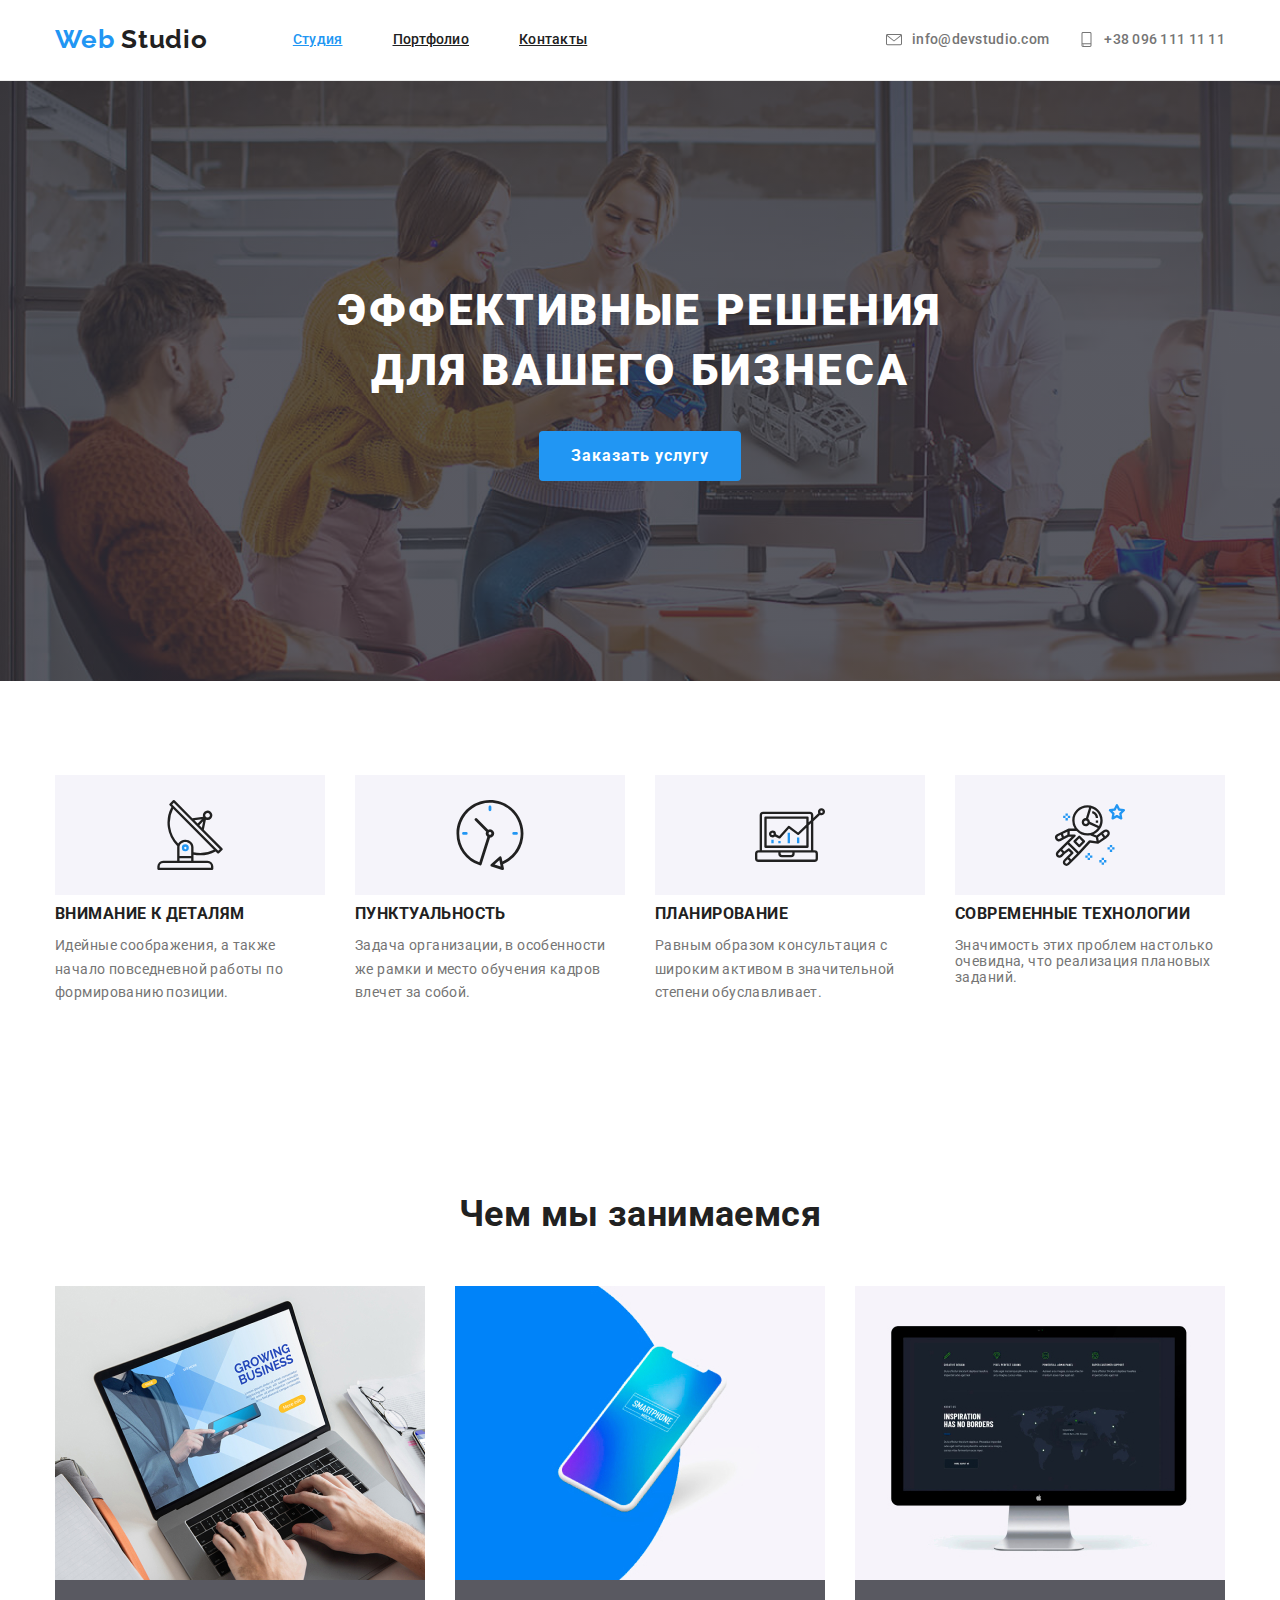
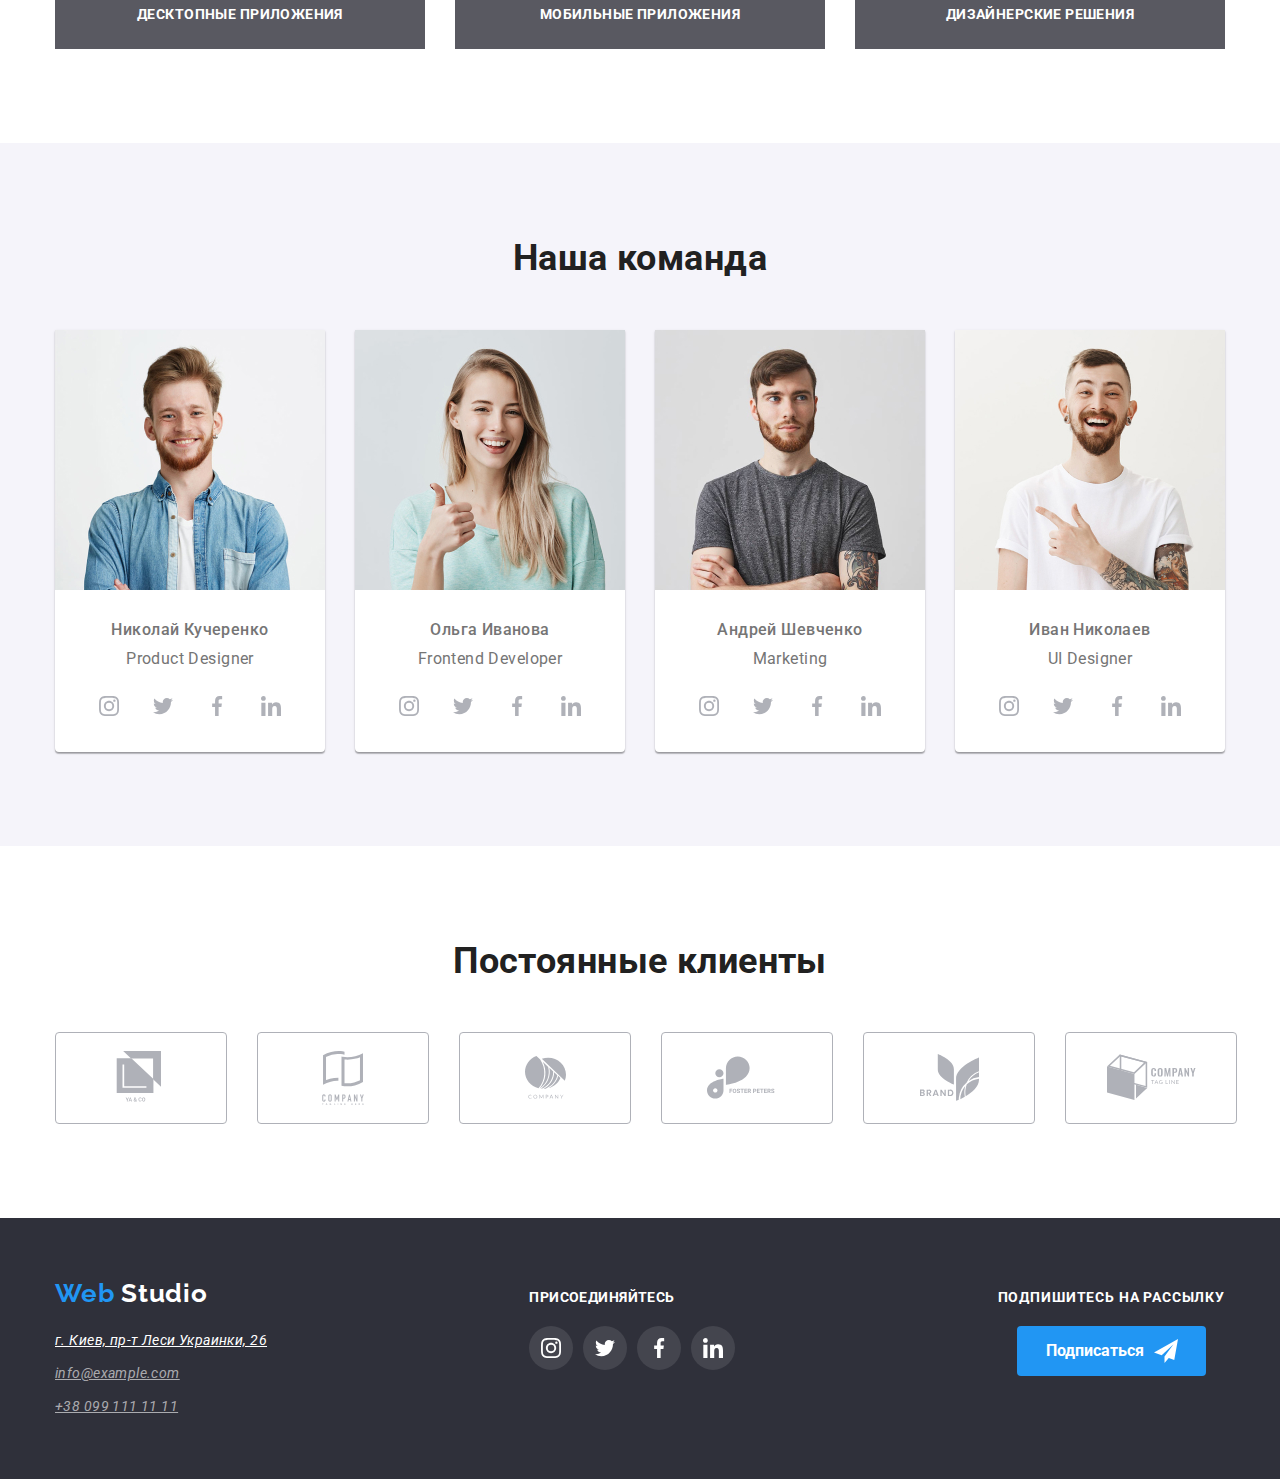
==== commit a289da73: "оформляет логотипы компаний клиентов через inline svg" ====
--- a/index.html
+++ b/index.html
@@ -41,7 +41,7 @@
         <ul class="auth-nav list">
           <li class="auth-nav__item">
             <a class="auth-nav__link" href="mailto:info@devstudio.com">
-              <svg class="auth-nav__link--icon auth-nav__link--mail">
+              <svg class="auth-nav__link--icon" width="16" height="16">
                 <use href="../img/symbol-defs.svg#icon-mail"></use>
               </svg>
 
@@ -50,7 +50,7 @@
           </li>
           <li class="auth-nav__item">
             <a class="auth-nav__link" href="tel:+380961111111">
-              <svg class="auth-nav__link--icon auth-nav__link--phone">
+              <svg class="auth-nav__link--icon" width="15" height="15">
                 <use href="../img/symbol-defs.svg#icon-phone"></use>
               </svg>
               +38 096 111 11 11
@@ -310,33 +310,45 @@
           <h2 class="clients__title">Постоянные клиенты</h2>
           <ul class="clients list">
             <li class="clients__item">
-              <a href="">
-                <img src="./img/client-1.svg" alt="Клиент 1" />
-              </a>
-            </li>
-            <li class="clients__item">
-              <a href="">
-                <img src="./img/client-2.svg" alt="Клиент 2" />
-              </a>
-            </li>
-            <li class="clients__item">
-              <a href="">
-                <img src="./img/client-3.svg" alt="Клиент 3" />
-              </a>
-            </li>
-            <li class="clients__item">
-              <a href="">
-                <img src="./img/client-4.svg" alt="Клиент 4" />
-              </a>
-            </li>
-            <li class="clients__item">
-              <a href="">
-                <img src="./img/client-5.svg" alt="Клиент 5" />
-              </a>
-            </li>
-            <li class="clients__item">
-              <a href="">
-                <img src="./img/client-6.svg" alt="Клиент 6" />
+              <a class="clients__link" href="">
+                <svg class="clients__item--company-1" width="54" height="54">
+                  <use href="../img/symbol-defs.svg#icon-client-1"></use>
+                </svg>
+              </a>
+            </li>
+            <li class="clients__item">
+              <a class="clients__link" href="">
+                <svg class="clients__item--company-2" width="54" height="54">
+                  <use href="../img/symbol-defs.svg#icon-client-2"></use>
+                </svg>
+              </a>
+            </li>
+            <li class="clients__item">
+              <a class="clients__link" href="">
+                <svg class="clients__item--company-3" width="43" height="43">
+                  <use href="../img/symbol-defs.svg#icon-client-3"></use>
+                </svg>
+              </a>
+            </li>
+            <li class="clients__item">
+              <a class="clients__link" href="">
+                <svg class="clients__item--company-4" width="80" height="90">
+                  <use href="../img/symbol-defs.svg#icon-client-4"></use>
+                </svg>
+              </a>
+            </li>
+            <li class="clients__item">
+              <a class="clients__link" href="">
+                <svg class="clients__item--company-5" width="59" height="59">
+                  <use href="../img/symbol-defs.svg#icon-client-5"></use>
+                </svg>
+              </a>
+            </li>
+            <li class="clients__item">
+              <a class="clients__link" href="">
+                <svg class="clients__item--company-6" width="89" height="89">
+                  <use href="../img/symbol-defs.svg#icon-client-6"></use>
+                </svg>
               </a>
             </li>
           </ul>
--- a/css/style.css
+++ b/css/style.css
@@ -133,11 +133,6 @@
   --color2: var(--primery-text-color);
 }
 
-.auth-nav__link--mail {
-  width: 16px;
-  height: 11.2px;
-}
-
 .auth-nav__link--phone {
   width: 10px;
   height: 14.94px;
@@ -443,11 +438,16 @@
 .clients__item:hover {
   color: var(--accent-text-color);
   border-color: var(--accent-text-color);
-}
-
-/* .clients__item:last-child {
-  margin-right: 0;
-} */
+  --color1: var(--accent-text-color);
+}
+
+.clients__link {
+  display: flex;
+  justify-content: center;
+  align-items: center;
+  width: 170px;
+  height: 90px;
+}
 
 /* Footer */
 .footer {
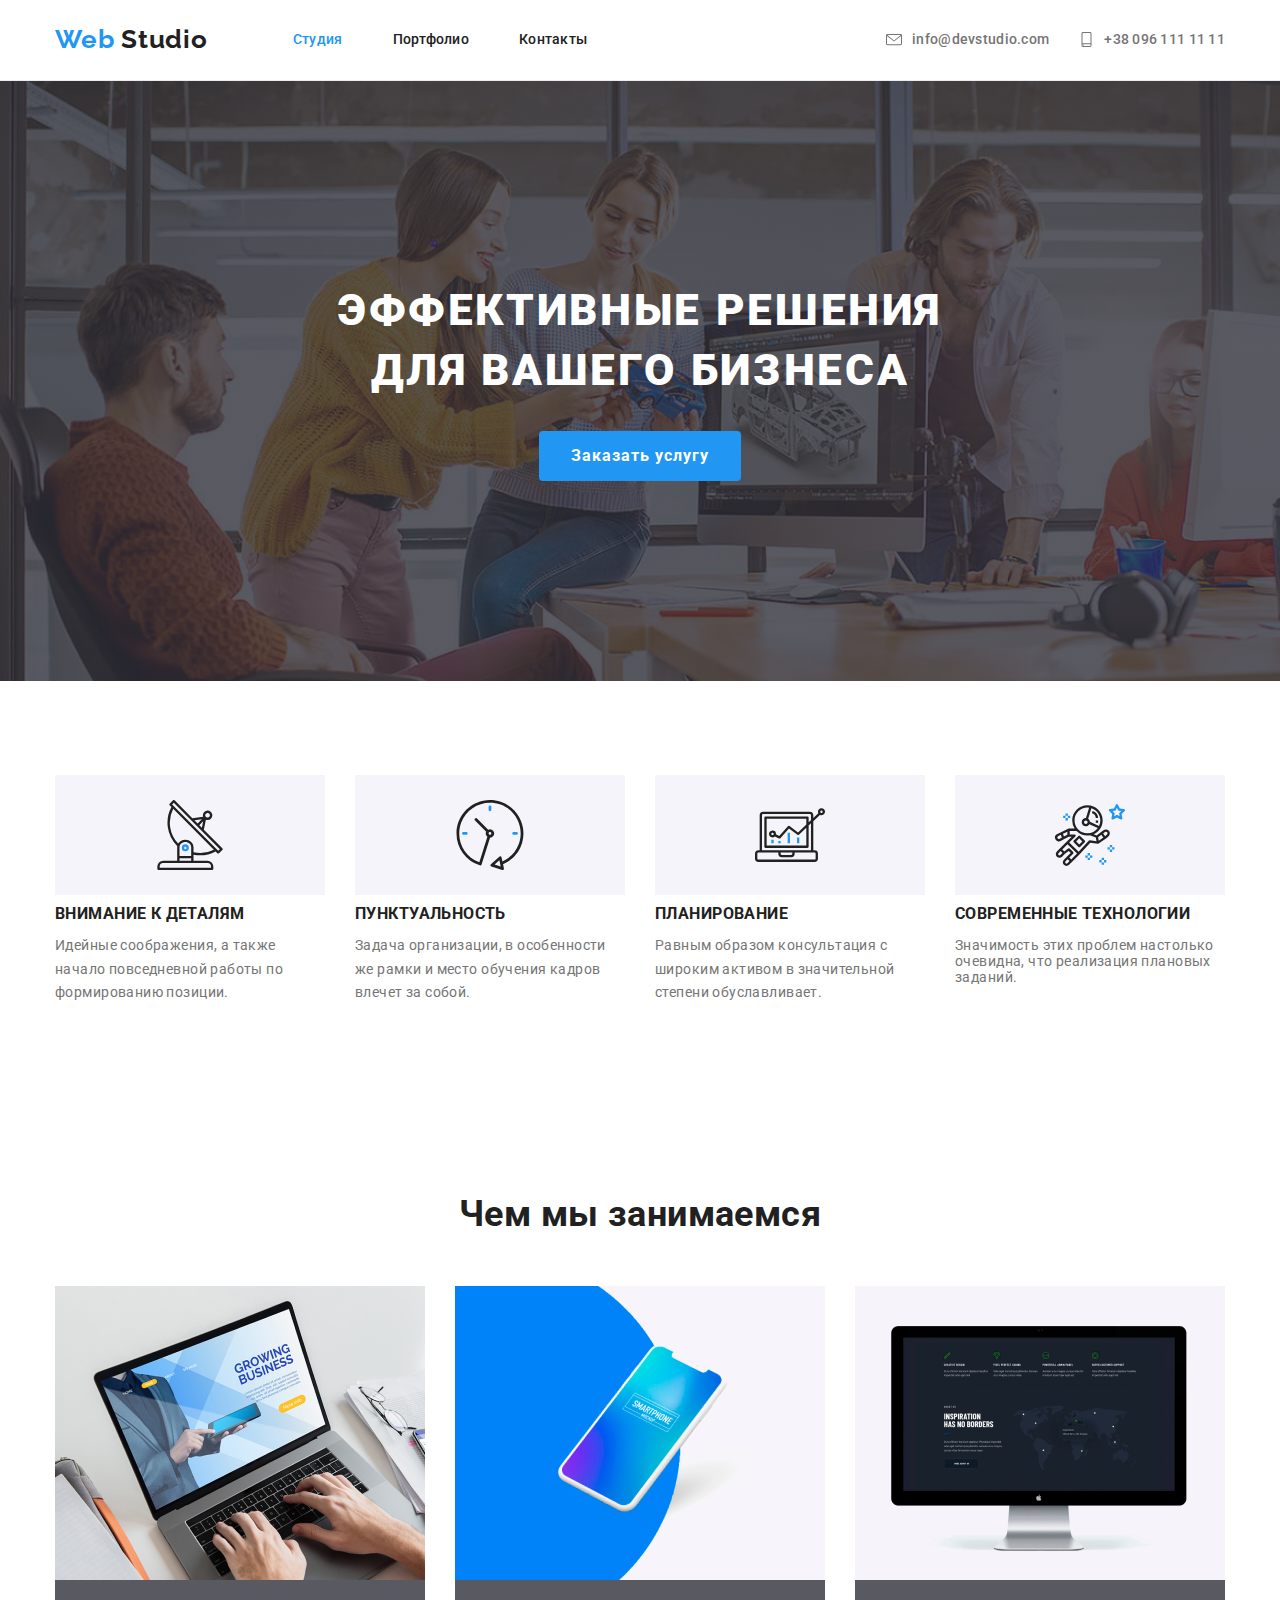
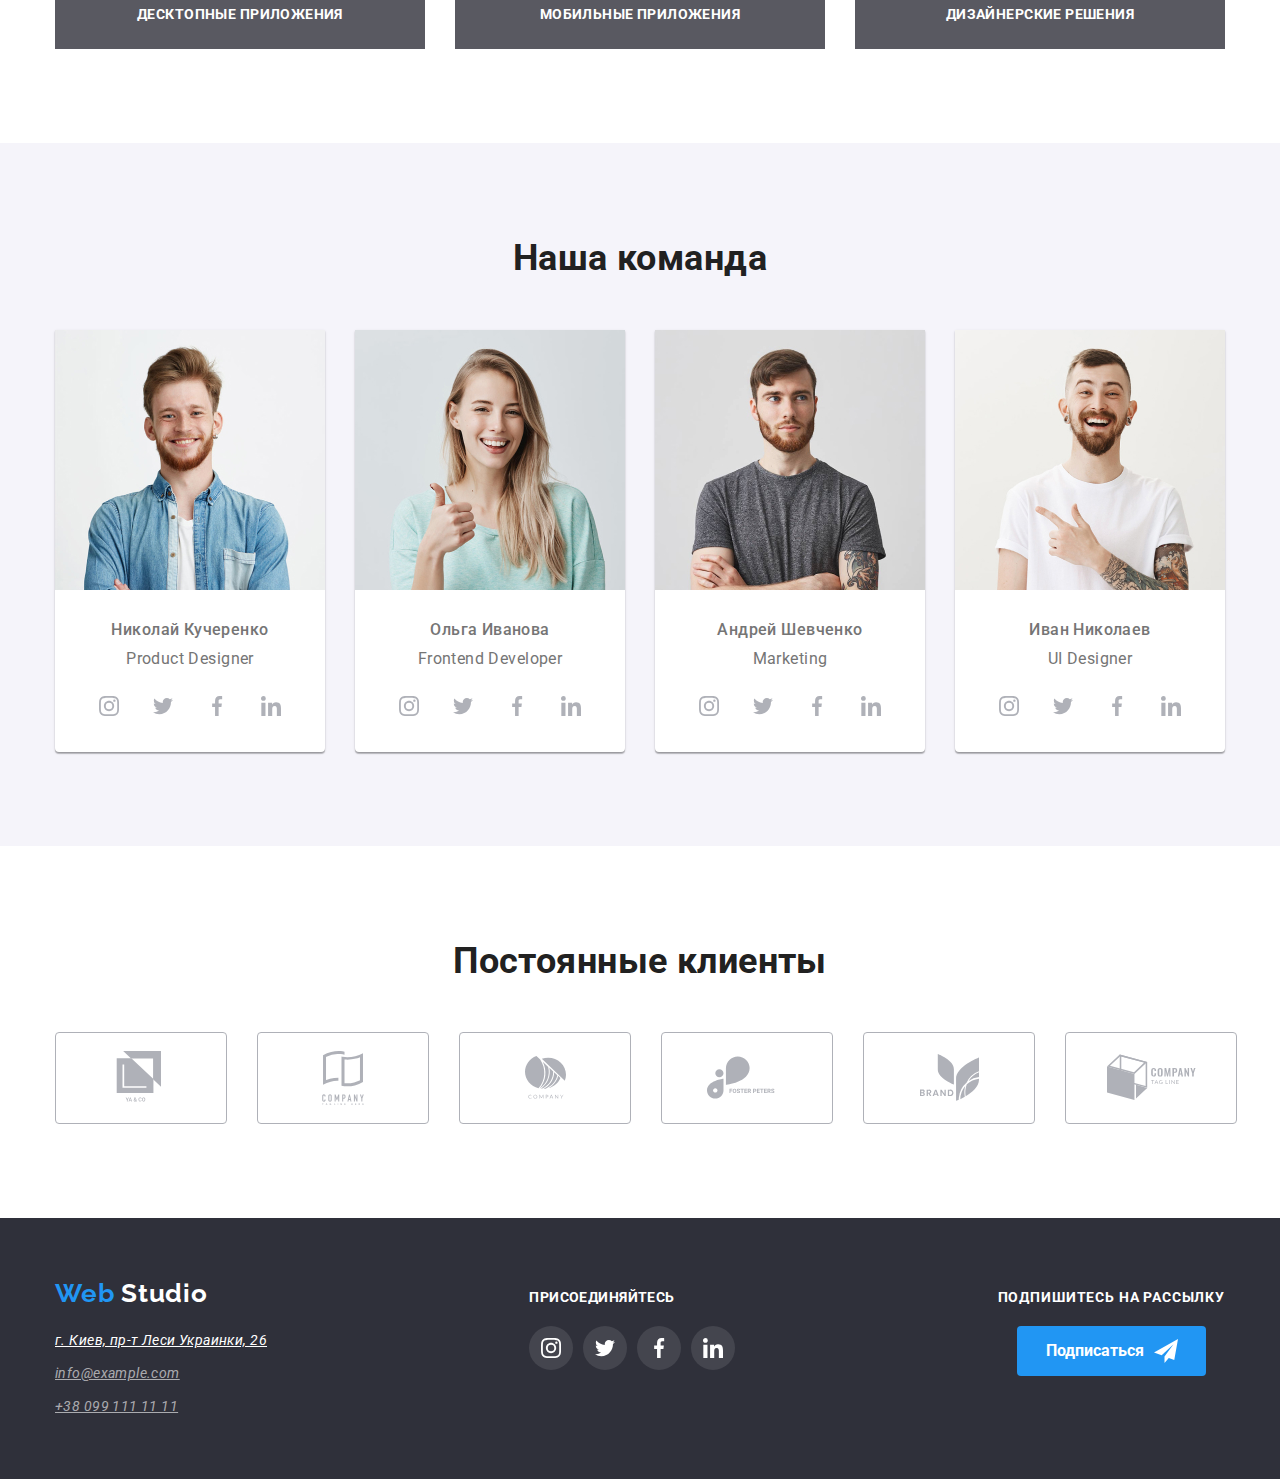
==== commit fa63b3b0: "иправляет путь к иконкам" ====
--- a/index.html
+++ b/index.html
@@ -51,7 +51,7 @@
           <li class="auth-nav__item">
             <a class="auth-nav__link" href="tel:+380961111111">
               <svg class="auth-nav__link--icon" width="15" height="15">
-                <use href="../img/symbol-defs.svg#icon-phone"></use>
+                <use href="./img/symbol-defs.svg#icon-phone"></use>
               </svg>
               +38 096 111 11 11
             </a>
--- a/css/style.css
+++ b/css/style.css
@@ -106,6 +106,7 @@
   color: var(--title-text-color);
   font-weight: 500;
   letter-spacing: 0.02em;
+  text-decoration: none;
 }
 
 .site-nav__link:hover,
@@ -638,7 +639,6 @@
   width: calc((100% - 60px) / 3);
   margin-right: 30px;
   margin-bottom: 30px;
-  padding-bottom: 20px;
   border: 1px solid #eeeeee;
   box-sizing: border-box;
   text-decoration: none;
@@ -657,6 +657,8 @@
 }
 
 .cards__link {
+  display: block;
+  padding-bottom: 20px;
   text-decoration: none;
 }
 
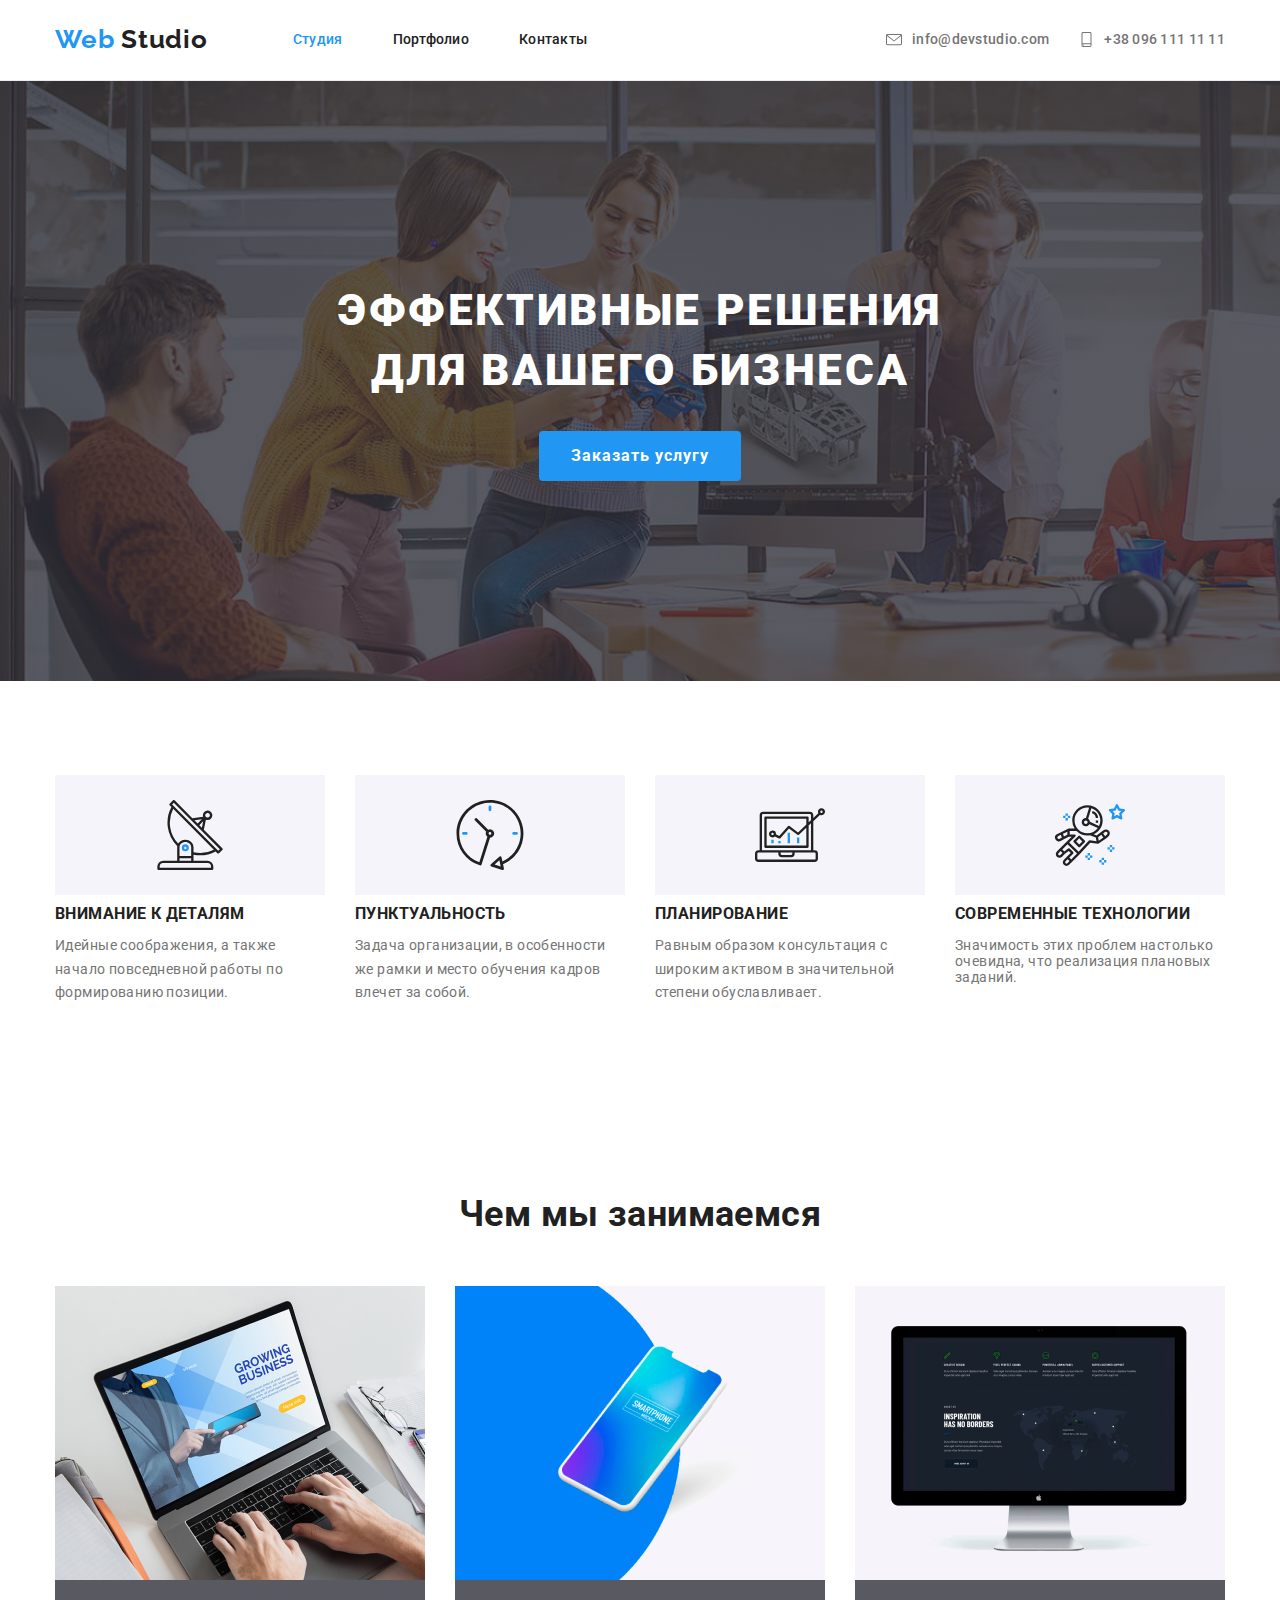
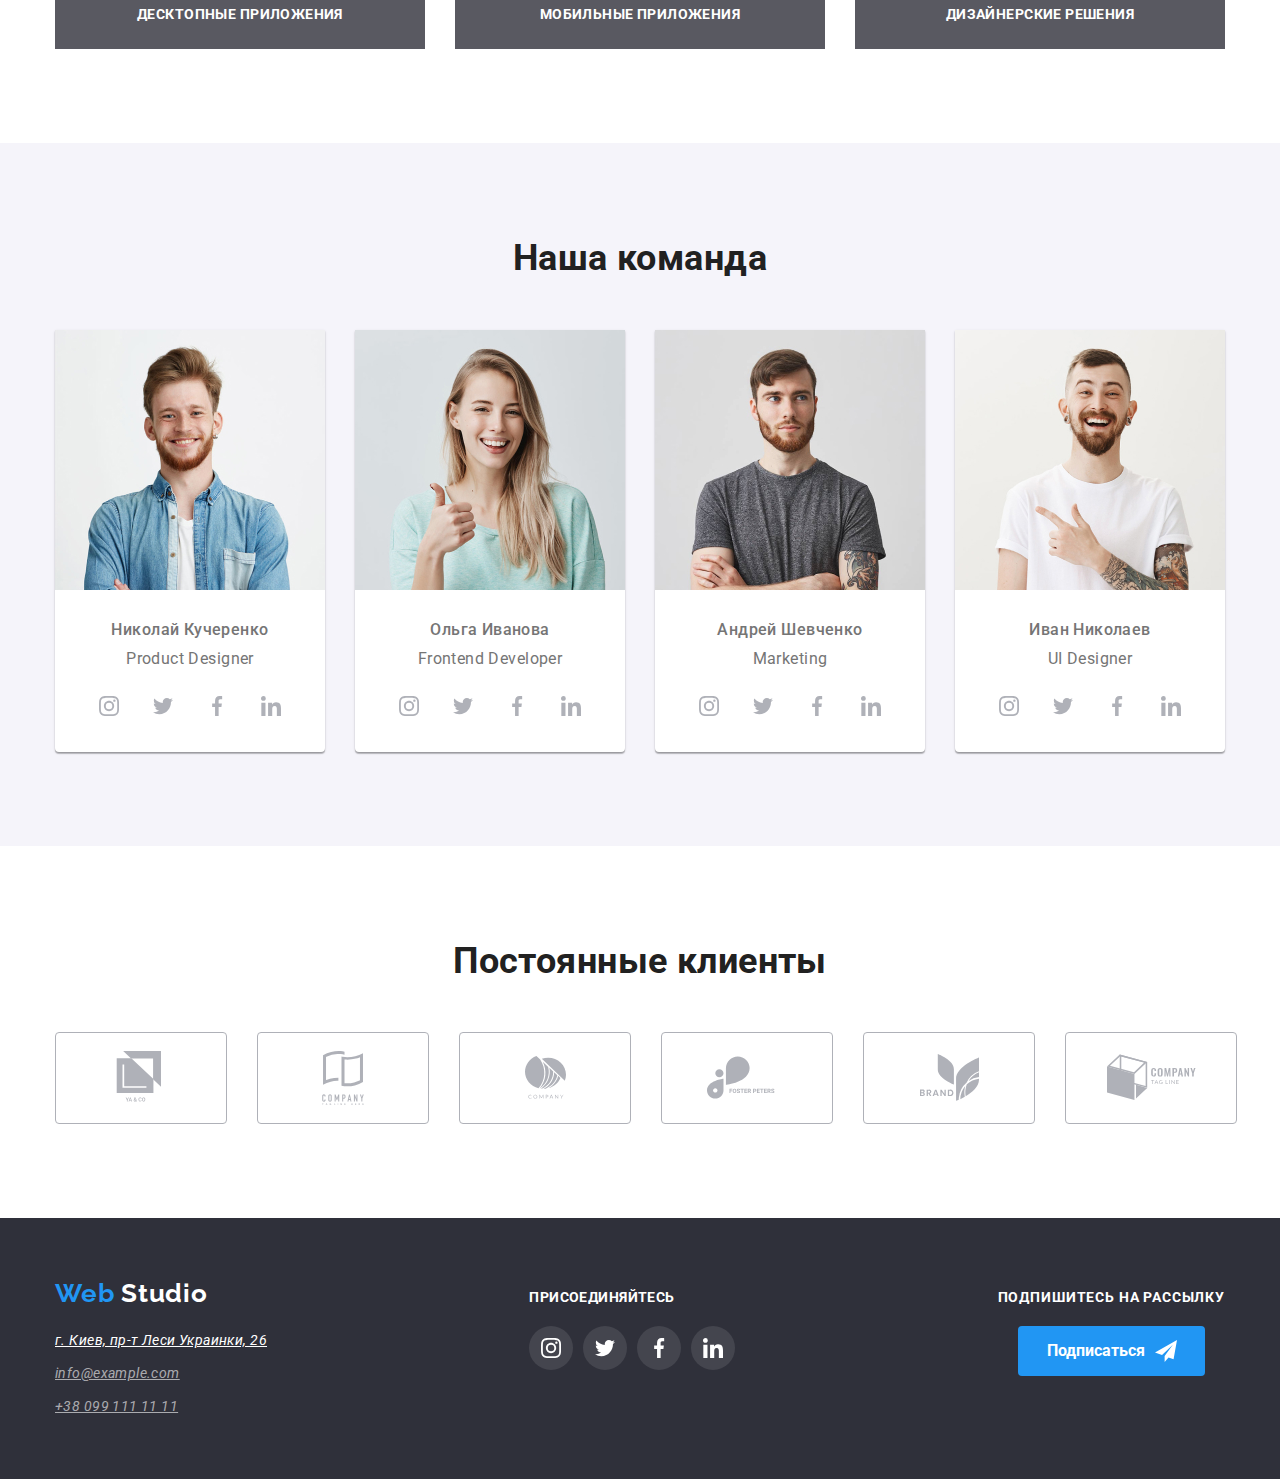
==== commit 1839c6f5: "выводит иконку подписаться через svg" ====
--- a/index.html
+++ b/index.html
@@ -421,7 +421,9 @@
           </p>
           <button class="subscribe__button">
             <p class="subscribe__label">Подписаться</p>
-            <img src="./img/icon-send.svg" alt="Иконка подписаться" />
+            <svg width="22" height="22">
+              <use href="../img/symbol-defs.svg#icon-icon-send"></use>
+            </svg>
           </button>
         </div>
       </div>
--- a/css/style.css
+++ b/css/style.css
@@ -662,6 +662,11 @@
   text-decoration: none;
 }
 
+.cards__link:hover {
+  box-shadow: 0px 1px 1px rgba(0, 0, 0, 0.12), 0px 4px 4px rgba(0, 0, 0, 0.06),
+    1px 4px 6px rgba(0, 0, 0, 0.16);
+}
+
 .cards__title {
   margin-top: 0;
   margin-bottom: 4px;
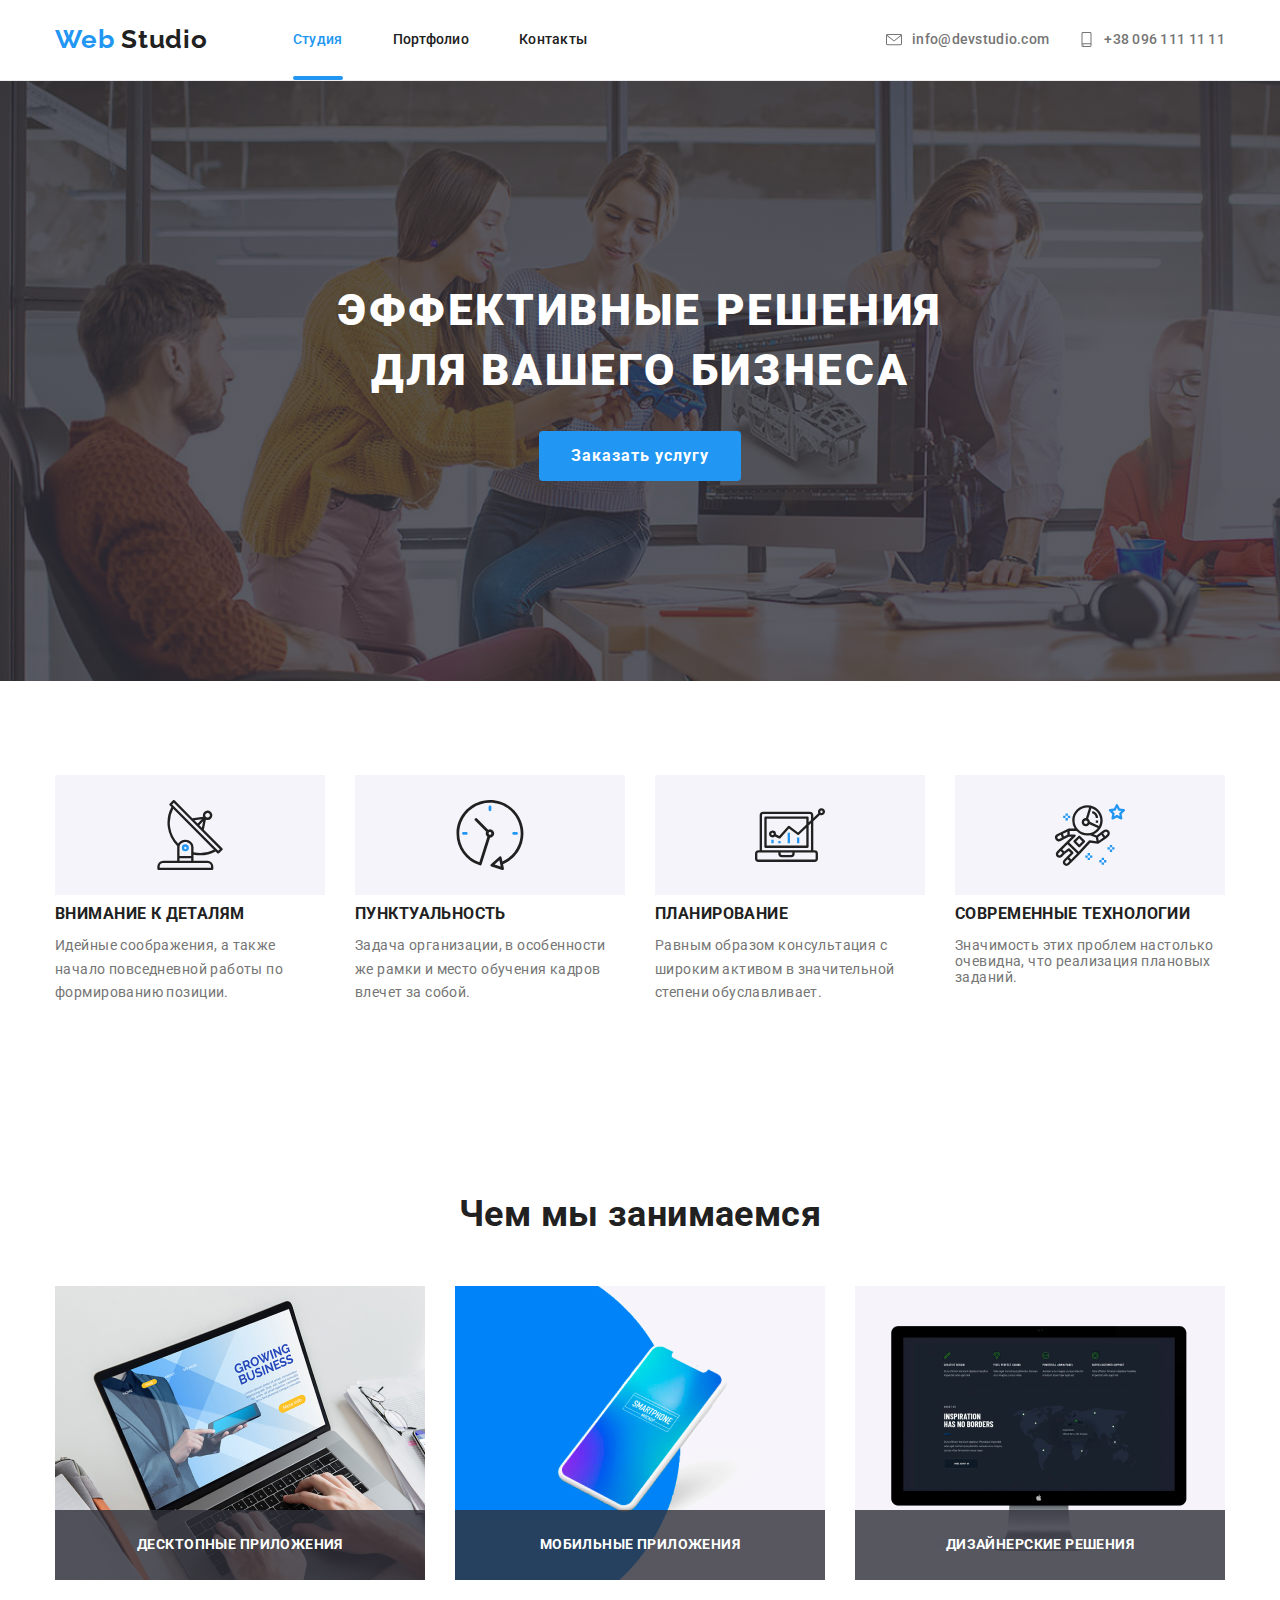
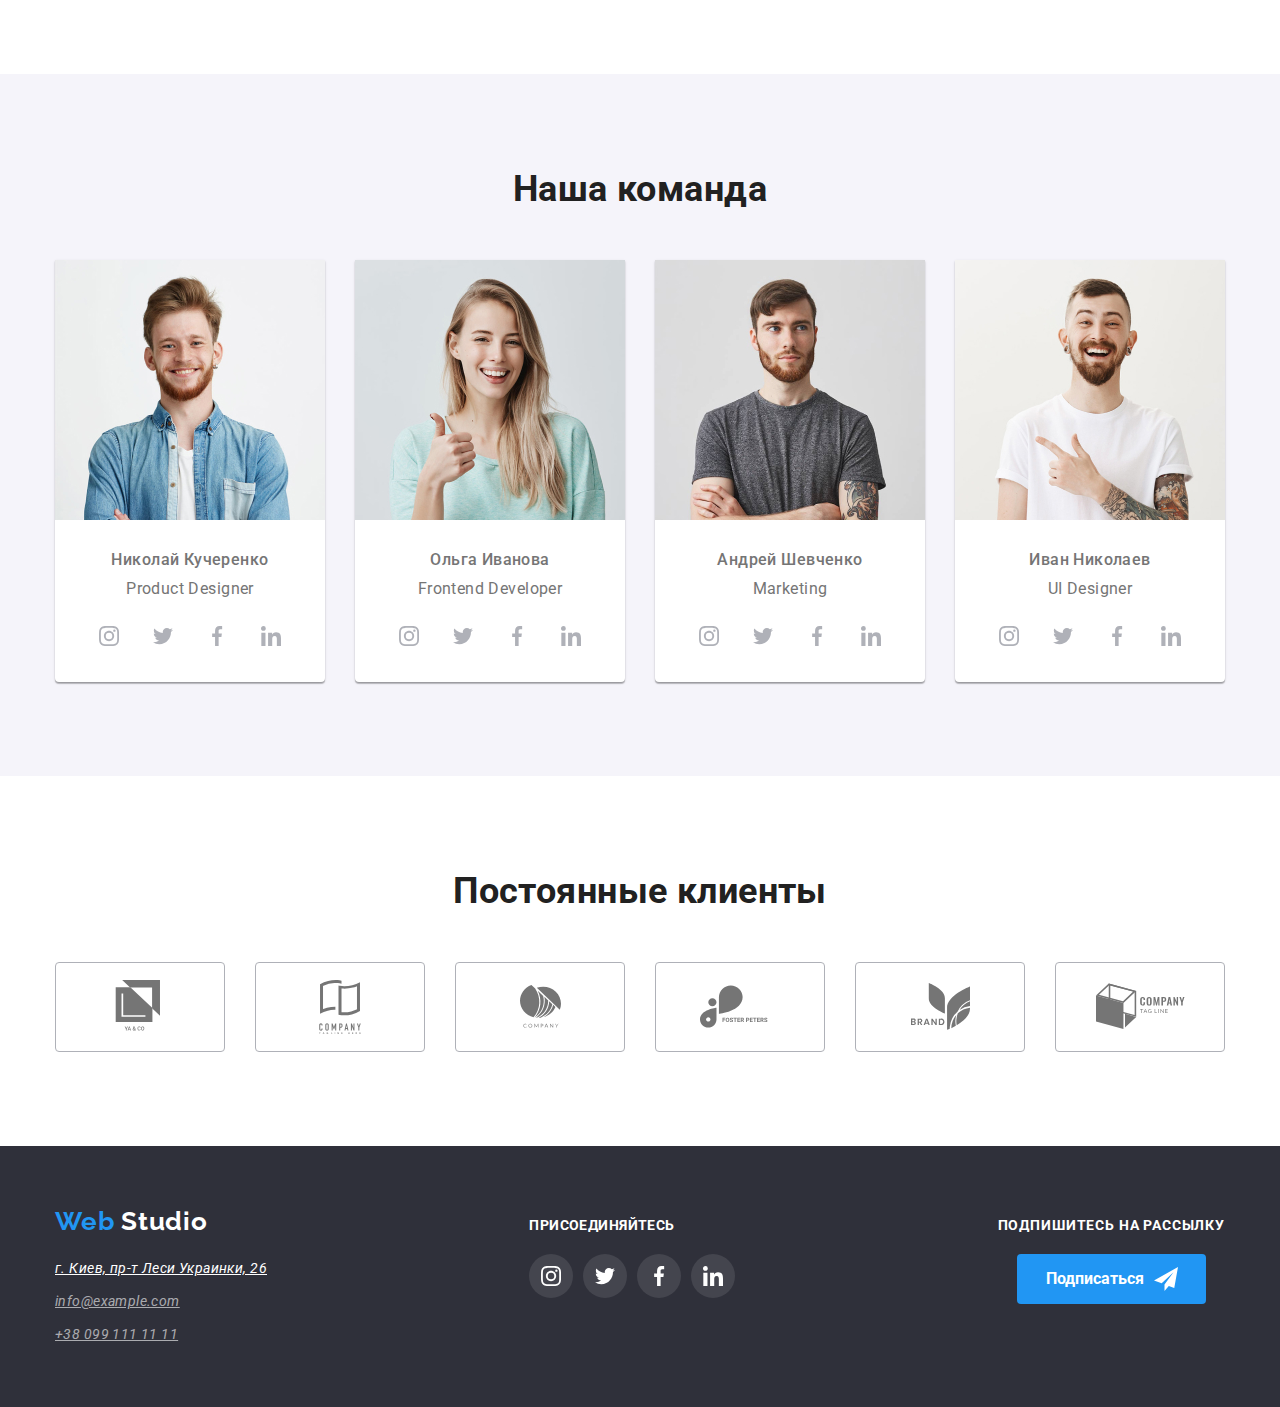
==== commit c1796f60: "исправляет оформление иконок" ====
--- a/index.html
+++ b/index.html
@@ -42,7 +42,7 @@
           <li class="auth-nav__item">
             <a class="auth-nav__link" href="mailto:info@devstudio.com">
               <svg class="auth-nav__link--icon" width="16" height="16">
-                <use href="../img/symbol-defs.svg#icon-mail"></use>
+                <use href="./img/symbol-defs.svg#icon-mail"></use>
               </svg>
 
               info@devstudio.com
@@ -64,7 +64,9 @@
       <section class="hero-section">
         <div class="container hero">
           <h1 class="hero__title">Эффективные решения для вашего бизнеса</h1>
-          <a href="" class="hero__button">Заказать услугу</a>
+          <button class="button" data-modal-open>
+            Заказать услугу
+          </button>
         </div>
       </section>
 
@@ -76,7 +78,7 @@
             <li class="work__item">
               <div class="work__item--icon">
                 <svg class="work__item--sputnik">
-                  <use href="../img/symbol-defs.svg#icon-sputnik"></use>
+                  <use href="./img/symbol-defs.svg#icon-sputnik"></use>
                 </svg>
               </div>
               <h3 class="work__title">Внимание к деталям</h3>
@@ -88,7 +90,7 @@
             <li class="work__item">
               <div class="work__item--icon">
                 <svg class="work__item--time">
-                  <use href="../img/symbol-defs.svg#icon-time"></use>
+                  <use href="./img/symbol-defs.svg#icon-time"></use>
                 </svg>
               </div>
               <h3 class="work__title">Пунктуальность</h3>
@@ -100,7 +102,7 @@
             <li class="work__item">
               <div class="work__item--icon">
                 <svg class="work__item--comp">
-                  <use href="../img/symbol-defs.svg#icon-comp"></use>
+                  <use href="./img/symbol-defs.svg#icon-comp"></use>
                 </svg>
               </div>
               <h3 class="work__title">Планирование</h3>
@@ -112,7 +114,7 @@
             <li class="work__item">
               <div class="work__item--icon">
                 <svg class="work__item--astronaut">
-                  <use href="../img/symbol-defs.svg#icon-astronaut"></use>
+                  <use href="./img/symbol-defs.svg#icon-astronaut"></use>
                 </svg>
               </div>
               <h3 class="work__title">Современные технологии</h3>
@@ -169,28 +171,28 @@
                 <li>
                   <a class="team-social__link" href="">
                     <svg class="team-social__link--icon">
-                      <use href="../img/symbol-defs.svg#icon-instagram"></use>
-                    </svg>
-                  </a>
-                </li>
-                <li>
-                  <a class="team-social__link" href="">
-                    <svg class="team-social__link--icon">
-                      <use href="../img/symbol-defs.svg#icon-twitter"></use>
-                    </svg>
-                  </a>
-                </li>
-                <li>
-                  <a class="team-social__link" href="">
-                    <svg class="team-social__link--icon">
-                      <use href="../img/symbol-defs.svg#icon-facebook"></use>
-                    </svg>
-                  </a>
-                </li>
-                <li>
-                  <a class="team-social__link" href="">
-                    <svg class="team-social__link--icon">
-                      <use href="../img/symbol-defs.svg#icon-linkedin"></use>
+                      <use href="./img/symbol-defs.svg#icon-instagram"></use>
+                    </svg>
+                  </a>
+                </li>
+                <li>
+                  <a class="team-social__link" href="">
+                    <svg class="team-social__link--icon">
+                      <use href="./img/symbol-defs.svg#icon-twitter"></use>
+                    </svg>
+                  </a>
+                </li>
+                <li>
+                  <a class="team-social__link" href="">
+                    <svg class="team-social__link--icon">
+                      <use href="./img/symbol-defs.svg#icon-facebook"></use>
+                    </svg>
+                  </a>
+                </li>
+                <li>
+                  <a class="team-social__link" href="">
+                    <svg class="team-social__link--icon">
+                      <use href="./img/symbol-defs.svg#icon-linkedin"></use>
                     </svg>
                   </a>
                 </li>
@@ -204,28 +206,28 @@
                 <li>
                   <a class="team-social__link" href="">
                     <svg class="team-social__link--icon">
-                      <use href="../img/symbol-defs.svg#icon-instagram"></use>
-                    </svg>
-                  </a>
-                </li>
-                <li>
-                  <a class="team-social__link" href="">
-                    <svg class="team-social__link--icon">
-                      <use href="../img/symbol-defs.svg#icon-twitter"></use>
-                    </svg>
-                  </a>
-                </li>
-                <li>
-                  <a class="team-social__link" href="">
-                    <svg class="team-social__link--icon">
-                      <use href="../img/symbol-defs.svg#icon-facebook"></use>
-                    </svg>
-                  </a>
-                </li>
-                <li>
-                  <a class="team-social__link" href="">
-                    <svg class="team-social__link--icon">
-                      <use href="../img/symbol-defs.svg#icon-linkedin"></use>
+                      <use href="./img/symbol-defs.svg#icon-instagram"></use>
+                    </svg>
+                  </a>
+                </li>
+                <li>
+                  <a class="team-social__link" href="">
+                    <svg class="team-social__link--icon">
+                      <use href="./img/symbol-defs.svg#icon-twitter"></use>
+                    </svg>
+                  </a>
+                </li>
+                <li>
+                  <a class="team-social__link" href="">
+                    <svg class="team-social__link--icon">
+                      <use href="./img/symbol-defs.svg#icon-facebook"></use>
+                    </svg>
+                  </a>
+                </li>
+                <li>
+                  <a class="team-social__link" href="">
+                    <svg class="team-social__link--icon">
+                      <use href="./img/symbol-defs.svg#icon-linkedin"></use>
                     </svg>
                   </a>
                 </li>
@@ -239,28 +241,28 @@
                 <li>
                   <a class="team-social__link" href="">
                     <svg class="team-social__link--icon">
-                      <use href="../img/symbol-defs.svg#icon-instagram"></use>
-                    </svg>
-                  </a>
-                </li>
-                <li>
-                  <a class="team-social__link" href="">
-                    <svg class="team-social__link--icon">
-                      <use href="../img/symbol-defs.svg#icon-twitter"></use>
-                    </svg>
-                  </a>
-                </li>
-                <li>
-                  <a class="team-social__link" href="">
-                    <svg class="team-social__link--icon">
-                      <use href="../img/symbol-defs.svg#icon-facebook"></use>
-                    </svg>
-                  </a>
-                </li>
-                <li>
-                  <a class="team-social__link" href="">
-                    <svg class="team-social__link--icon">
-                      <use href="../img/symbol-defs.svg#icon-linkedin"></use>
+                      <use href="./img/symbol-defs.svg#icon-instagram"></use>
+                    </svg>
+                  </a>
+                </li>
+                <li>
+                  <a class="team-social__link" href="">
+                    <svg class="team-social__link--icon">
+                      <use href="./img/symbol-defs.svg#icon-twitter"></use>
+                    </svg>
+                  </a>
+                </li>
+                <li>
+                  <a class="team-social__link" href="">
+                    <svg class="team-social__link--icon">
+                      <use href="./img/symbol-defs.svg#icon-facebook"></use>
+                    </svg>
+                  </a>
+                </li>
+                <li>
+                  <a class="team-social__link" href="">
+                    <svg class="team-social__link--icon">
+                      <use href="./img/symbol-defs.svg#icon-linkedin"></use>
                     </svg>
                   </a>
                 </li>
@@ -274,28 +276,28 @@
                 <li>
                   <a class="team-social__link" href="">
                     <svg class="team-social__link--icon">
-                      <use href="../img/symbol-defs.svg#icon-instagram"></use>
-                    </svg>
-                  </a>
-                </li>
-                <li>
-                  <a class="team-social__link" href="">
-                    <svg class="team-social__link--icon">
-                      <use href="../img/symbol-defs.svg#icon-twitter"></use>
-                    </svg>
-                  </a>
-                </li>
-                <li>
-                  <a class="team-social__link" href="">
-                    <svg class="team-social__link--icon">
-                      <use href="../img/symbol-defs.svg#icon-facebook"></use>
-                    </svg>
-                  </a>
-                </li>
-                <li>
-                  <a class="team-social__link" href="">
-                    <svg class="team-social__link--icon">
-                      <use href="../img/symbol-defs.svg#icon-linkedin"></use>
+                      <use href="./img/symbol-defs.svg#icon-instagram"></use>
+                    </svg>
+                  </a>
+                </li>
+                <li>
+                  <a class="team-social__link" href="">
+                    <svg class="team-social__link--icon">
+                      <use href="./img/symbol-defs.svg#icon-twitter"></use>
+                    </svg>
+                  </a>
+                </li>
+                <li>
+                  <a class="team-social__link" href="">
+                    <svg class="team-social__link--icon">
+                      <use href="./img/symbol-defs.svg#icon-facebook"></use>
+                    </svg>
+                  </a>
+                </li>
+                <li>
+                  <a class="team-social__link" href="">
+                    <svg class="team-social__link--icon">
+                      <use href="./img/symbol-defs.svg#icon-linkedin"></use>
                     </svg>
                   </a>
                 </li>
@@ -311,43 +313,43 @@
           <ul class="clients list">
             <li class="clients__item">
               <a class="clients__link" href="">
-                <svg class="clients__item--company-1" width="54" height="54">
-                  <use href="../img/symbol-defs.svg#icon-client-1"></use>
-                </svg>
-              </a>
-            </li>
-            <li class="clients__item">
-              <a class="clients__link" href="">
-                <svg class="clients__item--company-2" width="54" height="54">
-                  <use href="../img/symbol-defs.svg#icon-client-2"></use>
-                </svg>
-              </a>
-            </li>
-            <li class="clients__item">
-              <a class="clients__link" href="">
-                <svg class="clients__item--company-3" width="43" height="43">
-                  <use href="../img/symbol-defs.svg#icon-client-3"></use>
-                </svg>
-              </a>
-            </li>
-            <li class="clients__item">
-              <a class="clients__link" href="">
-                <svg class="clients__item--company-4" width="80" height="90">
-                  <use href="../img/symbol-defs.svg#icon-client-4"></use>
-                </svg>
-              </a>
-            </li>
-            <li class="clients__item">
-              <a class="clients__link" href="">
-                <svg class="clients__item--company-5" width="59" height="59">
-                  <use href="../img/symbol-defs.svg#icon-client-5"></use>
-                </svg>
-              </a>
-            </li>
-            <li class="clients__item">
-              <a class="clients__link" href="">
-                <svg class="clients__item--company-6" width="89" height="89">
-                  <use href="../img/symbol-defs.svg#icon-client-6"></use>
+                <svg class="clients__item--icon" width="54" height="54">
+                  <use href="./img/symbol-defs.svg#icon-client-1"></use>
+                </svg>
+              </a>
+            </li>
+            <li class="clients__item">
+              <a class="clients__link" href="">
+                <svg class="clients__item--icon" width="54" height="54">
+                  <use href="./img/symbol-defs.svg#icon-client-2"></use>
+                </svg>
+              </a>
+            </li>
+            <li class="clients__item">
+              <a class="clients__link" href="">
+                <svg class="clients__item--icon" width="43" height="43">
+                  <use href="./img/symbol-defs.svg#icon-client-3"></use>
+                </svg>
+              </a>
+            </li>
+            <li class="clients__item">
+              <a class="clients__link" href="">
+                <svg class="clients__item--icon" width="80" height="90">
+                  <use href="./img/symbol-defs.svg#icon-client-4"></use>
+                </svg>
+              </a>
+            </li>
+            <li class="clients__item">
+              <a class="clients__link" href="">
+                <svg class="clients__item--icon" width="59" height="59">
+                  <use href="./img/symbol-defs.svg#icon-client-5"></use>
+                </svg>
+              </a>
+            </li>
+            <li class="clients__item">
+              <a class="clients__link" href="">
+                <svg class="clients__item--icon" width="89" height="89">
+                  <use href="./img/symbol-defs.svg#icon-client-6"></use>
                 </svg>
               </a>
             </li>
@@ -388,28 +390,28 @@
             <li class="join__item">
               <a class="join__link" href="">
                 <svg class="join__social--icon">
-                  <use href="../img/symbol-defs.svg#icon-instagram"></use>
+                  <use href="./img/symbol-defs.svg#icon-instagram"></use>
                 </svg>
               </a>
             </li>
             <li class="join__item">
               <a class="join__link" href="">
                 <svg class="join__social--icon">
-                  <use href="../img/symbol-defs.svg#icon-twitter"></use>
+                  <use href="./img/symbol-defs.svg#icon-twitter"></use>
                 </svg>
               </a>
             </li>
             <li class="join__item">
               <a class="join__link" href="">
                 <svg class="join__social--icon">
-                  <use href="../img/symbol-defs.svg#icon-facebook"></use>
+                  <use href="./img/symbol-defs.svg#icon-facebook"></use>
                 </svg>
               </a>
             </li>
             <li class="join__item">
               <a class="join__link" href="">
                 <svg class="join__social--icon">
-                  <use href="../img/symbol-defs.svg#icon-linkedin"></use>
+                  <use href="./img/symbol-defs.svg#icon-linkedin"></use>
                 </svg>
               </a>
             </li>
@@ -421,8 +423,8 @@
           </p>
           <button class="subscribe__button">
             <p class="subscribe__label">Подписаться</p>
-            <svg width="22" height="22">
-              <use href="../img/symbol-defs.svg#icon-icon-send"></use>
+            <svg width="24" height="24">
+              <use href="./img/symbol-defs.svg#icon-icon-send"></use>
             </svg>
           </button>
         </div>
--- a/css/style.css
+++ b/css/style.css
@@ -10,6 +10,9 @@
   --background-social: rgba(255, 255, 255, 0.1);
   --cards-bg-color: rgba(33, 150, 243, 0.9);
   --filter-bg-color: #f5f4fa;
+  --cubic-bezier-dafault: cubic-bezier(0.4, 0, 0.2, 1);
+  --time-animation: 250ms;
+  --bg-color-modal: rgba(0, 0, 0, 0.2);
 }
 
 body {
@@ -107,6 +110,7 @@
   font-weight: 500;
   letter-spacing: 0.02em;
   text-decoration: none;
+  transition: color var(--time-animation) var(--cubic-bezier-dafault);
 }
 
 .site-nav__link:hover,
@@ -115,7 +119,19 @@
 }
 
 .site-nav__link--current {
+  position: relative;
   color: var(--accent-text-color);
+}
+
+.site-nav__link--current::after {
+  content: '';
+  position: absolute;
+  display: block;
+  bottom: 0;
+  width: 100%;
+  height: 4px;
+  border-radius: 2px;
+  background-color: var(--accent-text-color);
 }
 
 /* Sing in */
@@ -131,7 +147,8 @@
 
 .auth-nav__link--icon {
   margin-right: 10px;
-  --color2: var(--primery-text-color);
+  fill: var(--primery-text-color);
+  transition: fill var(--time-animation) var(--cubic-bezier-dafault);
 }
 
 .auth-nav__link--phone {
@@ -143,10 +160,10 @@
   display: flex;
   align-items: center;
   color: var(--primery-text-color);
-
   font-weight: 500;
   letter-spacing: 0.02em;
   text-decoration: none;
+  transition: color var(--time-animation) var(--cubic-bezier-dafault);
 }
 
 .auth-nav__link:hover,
@@ -156,8 +173,7 @@
 
 .auth-nav__link:hover .auth-nav__link--icon,
 .auth-nav__link:focus .auth-nav__link--icon {
-  --color2: var(--accent-text-color);
-  --color5: var(--accent-text-color);
+  fill: var(--accent-text-color);
 }
 
 /* Hero */
@@ -190,7 +206,7 @@
   text-transform: uppercase;
 }
 
-.hero__button {
+.button {
   display: inline-block;
   padding: 10px 32px;
   font-weight: 700;
@@ -297,14 +313,18 @@
 }
 
 .employment__item {
+  position: relative;
   width: calc((100% - 60px) / 3);
 }
 
 .employment__text {
+  position: absolute;
+  bottom: 0;
   padding-top: 27px;
   padding-bottom: 27px;
   margin-top: 0;
   margin-bottom: 0;
+  width: 100%;
   text-align: center;
 
   color: var(--white-color);
@@ -380,16 +400,24 @@
   border-radius: 50%;
   background-repeat: no-repeat;
   background-position: center;
-}
-
-.team-social__link:hover {
-  background-color: var(--accent-text-color);
-  --color1: white;
+  transition: background-color var(--time-animation) var(--cubic-bezier-dafault);
 }
 
 .team-social__link--icon {
   width: 20px;
   height: 20px;
+  fill: #afb1b8;
+  transition: fill var(--time-animation) var(--cubic-bezier-dafault);
+}
+
+.team-social__link:hover,
+.team-social__link:focus {
+  background-color: var(--accent-text-color);
+}
+
+.team-social__link:hover .team-social__link--icon,
+.team-social__link:focus .team-social__link--icon {
+  fill: var(--white-color);
 }
 
 .team__text {
@@ -419,8 +447,6 @@
   display: flex;
   justify-content: center;
   align-items: center;
-  border: 1px solid #afb1b8;
-  border-radius: 4px;
   width: calc((100% - 50px) / 6);
   min-height: 90px;
 }
@@ -429,25 +455,37 @@
   margin-top: 0px;
   margin-bottom: 50px;
   color: var(--title-text-color);
-
   font-weight: 700;
   font-size: 36px;
   line-height: 1.17;
   text-align: center;
 }
 
-.clients__item:hover {
-  color: var(--accent-text-color);
-  border-color: var(--accent-text-color);
-  --color1: var(--accent-text-color);
-}
-
 .clients__link {
   display: flex;
   justify-content: center;
   align-items: center;
+  border: 1px solid #afb1b8;
+  border-radius: 4px;
   width: 170px;
   height: 90px;
+  transition: border-color var(--time-animation) var(--cubic-bezier-dafault);
+}
+
+.clients__item--icon {
+  fill: var(--primery-text-color);
+  transition: fill var(--time-animation) var(--cubic-bezier-dafault);
+}
+
+.clients__link:hover,
+.clients__link:focus {
+  border-color: var(--accent-text-color);
+  fill: var(--accent-text-color);
+}
+
+.clients__link:hover .clients__item--icon,
+.clients__link:focus .clients__item--icon {
+  fill: var(--accent-text-color);
 }
 
 /* Footer */
@@ -525,28 +563,18 @@
   background-color: var(--background-social);
   background-repeat: no-repeat;
   background-position: center;
-  --color1: var(--white-color);
-}
-
-.join__link:hover {
+  transition: background-color var(--time-animation) var(--cubic-bezier-dafault);
+}
+
+.join__link:hover,
+.join__link:focus {
   background-color: var(--accent-text-color);
 }
 
 .join__social--icon {
   width: 20px;
   height: 20px;
-}
-
-.join__social--twitter {
-  background-image: url('../img/twitter-1.svg');
-}
-
-.join__social--facebook {
-  background-image: url('../img/facebook-1.svg');
-}
-
-.join__social--linkedin {
-  background-image: url('../img/linkedin-1.svg');
+  fill: var(--white-color);
 }
 
 /* Subscribe */
@@ -620,6 +648,8 @@
   font-size: 16px;
   line-height: 1.62;
   text-align: center;
+  transition: color var(--time-animation) var(--cubic-bezier-dafault),
+    background-color var(--time-animation) var(--cubic-bezier-dafault);
 }
 
 .filter__button:hover,
@@ -660,9 +690,11 @@
   display: block;
   padding-bottom: 20px;
   text-decoration: none;
-}
-
-.cards__link:hover {
+  transition: box-shadow var(--time-animation) var(--cubic-bezier-dafault);
+}
+
+.cards__link:hover,
+.cards__link:focus {
   box-shadow: 0px 1px 1px rgba(0, 0, 0, 0.12), 0px 4px 4px rgba(0, 0, 0, 0.06),
     1px 4px 6px rgba(0, 0, 0, 0.16);
 }
@@ -680,17 +712,43 @@
   letter-spacing: 0.06em;
 }
 
+.cards__thumb {
+  position: relative;
+  overflow: hidden;
+}
+
+.cards__thumb::before {
+  content: '';
+  position: absolute;
+  top: 0;
+  left: 0;
+  width: 100%;
+  height: 100%;
+  background-color: var(--cards-bg-color);
+  transform: translateY(100%);
+  transition: transform var(--time-animation) var(--cubic-bezier-dafault);
+}
+
 .cards__description {
-  display: none;
+  position: absolute;
+  display: inline-block;
+  top: 63px;
+  left: 24px;
+  right: 24px;
+  transform: translateY(150%);
   margin-top: 0;
   margin-bottom: 0;
-  margin-left: 24px;
-  margin-right: 24px;
-  color: var(--white-color);
-  background-color: var(--cards-bg-color);
-
+  color: var(--white-color);
   font-size: 18px;
   line-height: 1.56;
+  transition: transform var(--time-animation) var(--cubic-bezier-dafault);
+}
+
+.cards__link:hover .cards__description,
+.cards__link:hover .cards__thumb::before,
+.cards__link:focus .cards__description,
+.cards__link:focus .cards__thumb::before {
+  transform: translateY(0);
 }
 
 .cards__category {
@@ -702,3 +760,121 @@
   font-size: 16px;
   line-height: 1.87;
 }
+
+/* Modal */
+
+.backdrop {
+  position: fixed;
+  top: 0;
+  left: 0;
+  width: 100%;
+  height: 100%;
+  opacity: 1;
+  pointer-events: auto;
+  background-color: var(--bg-color-modal);
+  transition: opacity var(--time-animation) var(--cubic-bezier-dafault);
+}
+
+.modal {
+  position: absolute;
+  top: 50%;
+  left: 50%;
+  min-width: 528px;
+  min-height: 581px;
+  padding: 40px;
+
+  background: var(--white-color);
+  box-shadow: 0px 1px 3px rgba(0, 0, 0, 0.12), 0px 1px 1px rgba(0, 0, 0, 0.14),
+    0px 2px 1px rgba(0, 0, 0, 0.2);
+  border-radius: 4px;
+  transform: scale(1) translate(-50%, -50%);
+  transition: transform var(--time-animation) var(--cubic-bezier-dafault);
+}
+
+.backdrop.is-hidden .modal {
+  transform: scale(1.1) translate(-50%, -50%);
+}
+
+.backdrop.is-hidden {
+  opacity: 0;
+  pointer-events: none;
+}
+
+.modal__title {
+  display: inline-block;
+  margin-bottom: 30px;
+  font-weight: 700;
+  font-size: 20px;
+  line-height: 1.15;
+  text-align: center;
+  letter-spacing: 0.03em;
+
+  color: #212121;
+}
+
+.modal__close {
+  position: absolute;
+  top: 8px;
+  right: 8px;
+  display: flex;
+  align-items: center;
+  justify-content: center;
+  width: 30px;
+  height: 30px;
+  box-shadow: 0px 1px 3px rgba(0, 0, 0, 0.12), 0px 1px 1px rgba(0, 0, 0, 0.14),
+    0px 2px 1px rgba(0, 0, 0, 0.2);
+  border: 1px solid rgba(0, 0, 0, 0.1);
+  border-radius: 50%;
+}
+
+.modal__close:hover,
+.modal__close:focus {
+  fill: var(--accent-text-color);
+}
+
+input {
+  width: 100%;
+  border: 1px solid rgba(33, 33, 33, 0.2);
+  box-sizing: border-box;
+  border-radius: 4px;
+}
+
+input[type='checkbox'] {
+  margin-right: 8px;
+  width: 15px;
+  height: 16px;
+  background-color: var(--title-text-color);
+}
+
+.modal__comment {
+  height: 120px;
+}
+
+.modal__list {
+  margin-bottom: 30px;
+}
+
+.modal__list--item {
+  letter-spacing: 0.01em;
+}
+
+.modal__list--item:not(:last-child) {
+  margin-bottom: 28px;
+}
+
+.modal__link {
+  color: var(--accent-text-color);
+}
+
+.modal__checkbox {
+  display: flex;
+  align-items: center;
+  line-height: 1.71;
+  letter-spacing: 0.03em;
+}
+
+.modal__button {
+  display: block;
+  margin-left: auto;
+  margin-right: auto;
+}
